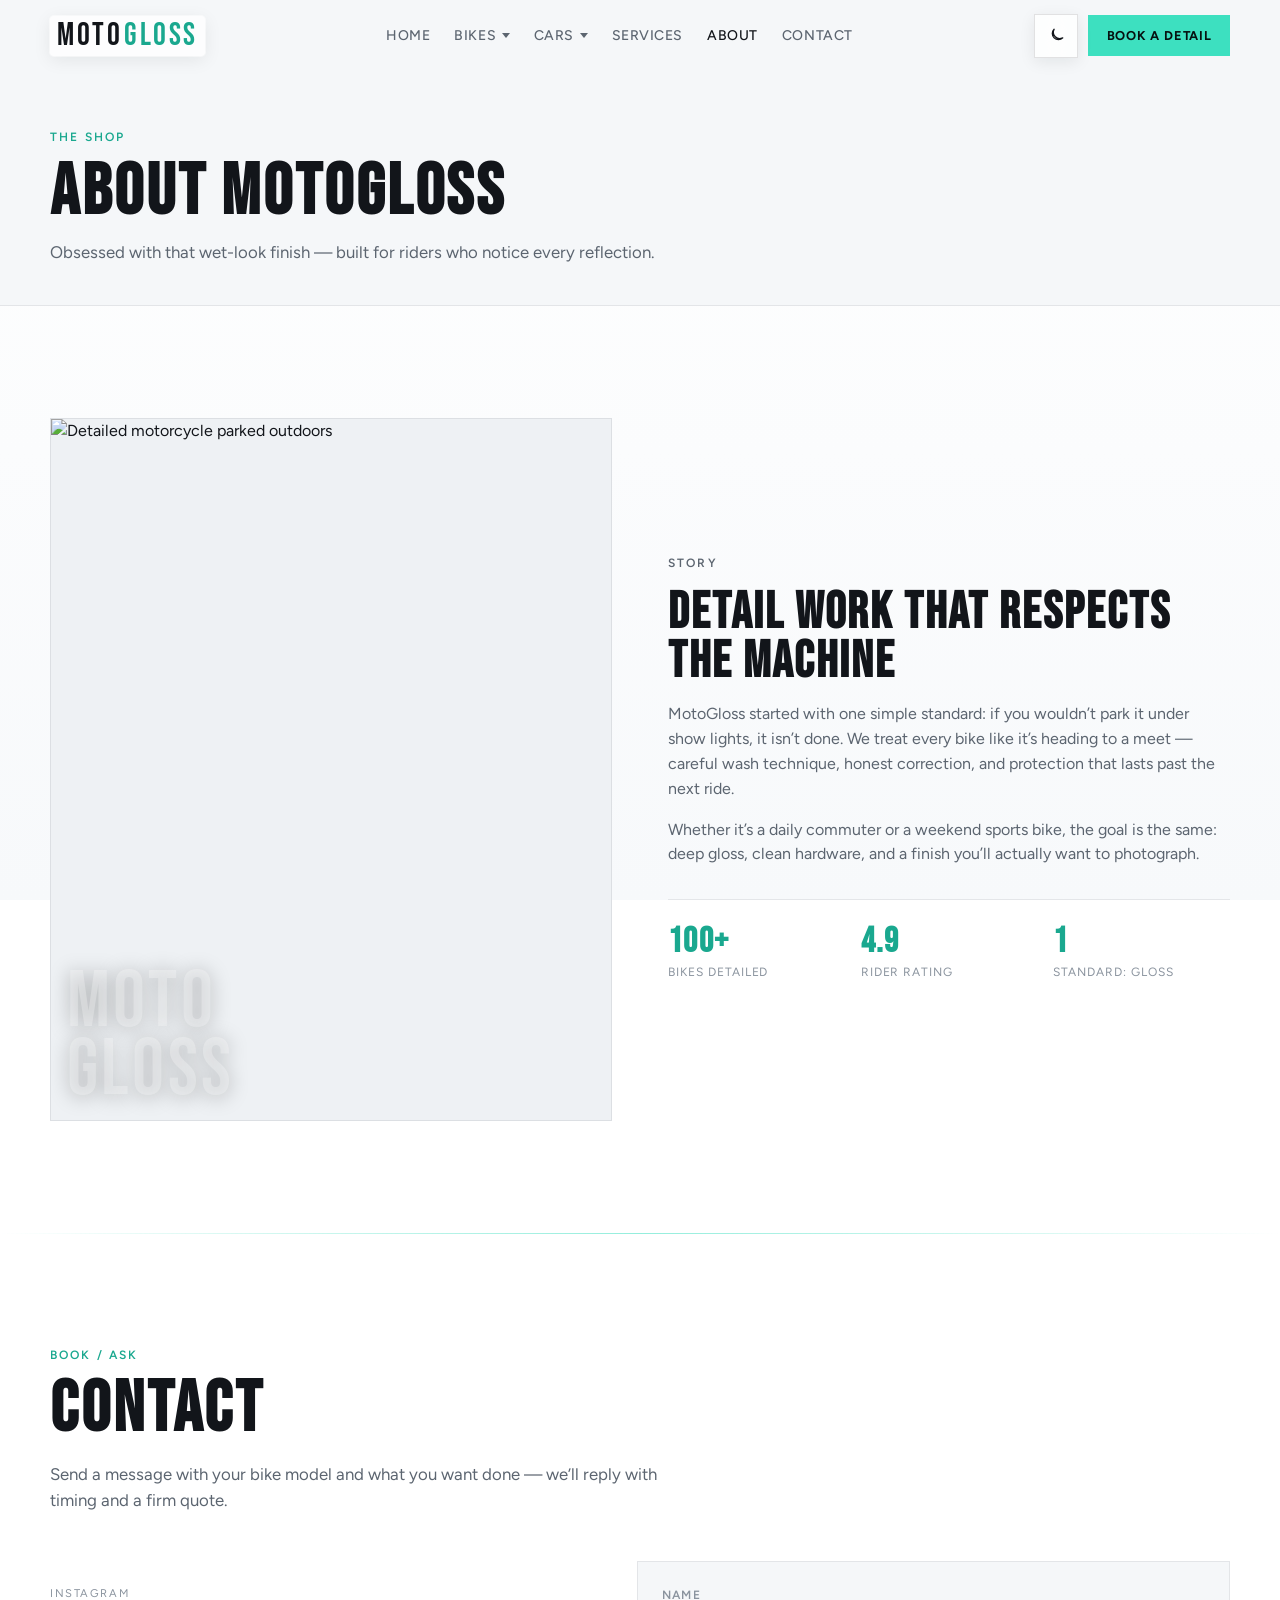
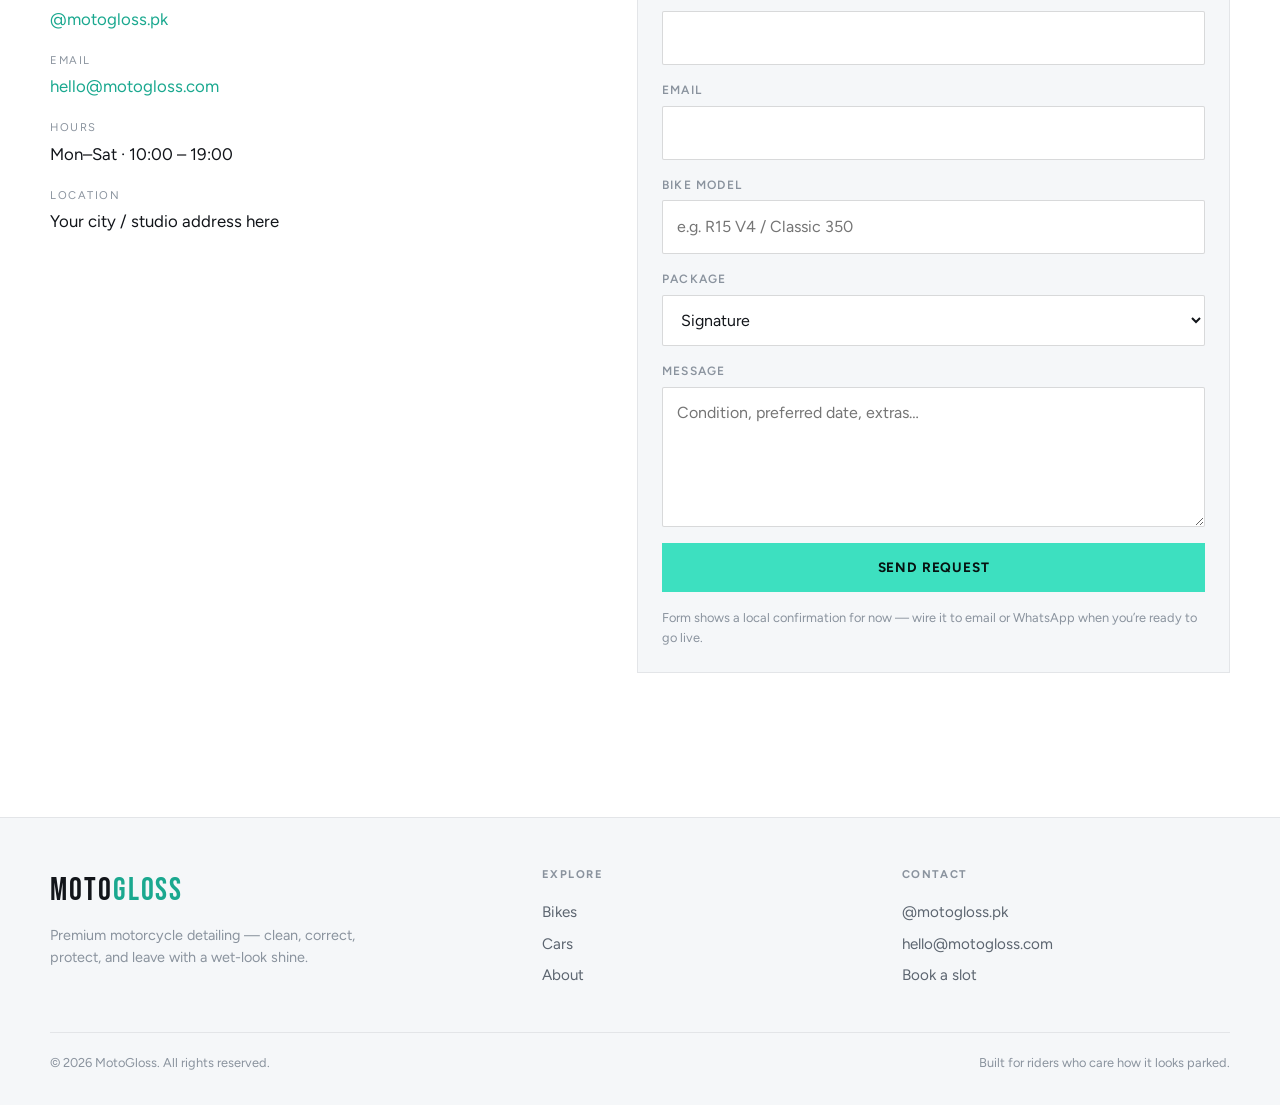
==== about.html @ 6f6ff915 "Add MotoGloss multi-page detailing site. Ship home, bikes/cars pages with pricing, dark mode, and re" ====
<!DOCTYPE html>
<html lang="en">
  <head>
    <meta charset="UTF-8" />
    <meta name="viewport" content="width=device-width, initial-scale=1" />
    <title>About &amp; Contact — MotoGloss</title>
    <meta
      name="description"
      content="About MotoGloss motorcycle detailing and how to get in touch for a booking."
    />
    <link rel="preconnect" href="https://fonts.googleapis.com" />
    <link rel="preconnect" href="https://fonts.gstatic.com" crossorigin />
    <link
      href="https://fonts.googleapis.com/css2?family=Bebas+Neue&family=Figtree:wght@400;500;600;700&display=swap"
      rel="stylesheet"
    />
    <script>
      (function () {
        try {
          var t = localStorage.getItem("mg-theme");
          if (t !== "light" && t !== "dark") {
            t = window.matchMedia("(prefers-color-scheme: dark)").matches
              ? "dark"
              : "light";
          }
          document.documentElement.setAttribute("data-theme", t);
        } catch (e) {}
      })();
    </script>
    <link rel="stylesheet" href="css/styles.css" />
  </head>
  <body>
    <div class="site-wrap">
      <header class="site-header">
        <div class="nav-inner">
          <a class="logo" href="index.html">MOTO<span>GLOSS</span></a>
          <nav class="nav-links" aria-label="Primary">
            <a href="index.html">Home</a>
            <div class="nav-item">
              <button type="button" class="nav-drop-btn" aria-expanded="false" aria-haspopup="true">Bikes</button>
              <div class="nav-dropdown">
                <a href="bikes.html">Bike detailing</a>
                <a href="bikes.html#plans">Plans &amp; pricing</a>
                <a href="bikes.html#offers">Offers</a>
              </div>
            </div>
            <div class="nav-item">
              <button type="button" class="nav-drop-btn" aria-expanded="false" aria-haspopup="true">Cars</button>
              <div class="nav-dropdown">
                <a href="cars.html">Car detailing</a>
                <a href="cars.html#plans">Plans &amp; pricing</a>
                <a href="cars.html#offers">Offers</a>
              </div>
            </div>
            <a href="services.html">Services</a>
            <a href="about.html" aria-current="page">About</a>
            <a href="#contact">Contact</a>
          </nav>
          <div class="nav-actions">
            <button class="theme-toggle" type="button" aria-label="Switch theme">
              <svg class="icon-moon" viewBox="0 0 24 24" aria-hidden="true">
                <path d="M21 14.5A8.5 8.5 0 0 1 9.5 3 7 7 0 1 0 21 14.5z" />
              </svg>
              <svg class="icon-sun" viewBox="0 0 24 24" aria-hidden="true">
                <circle cx="12" cy="12" r="4" />
                <path d="M12 2v2M12 20v2M4.9 4.9l1.4 1.4M17.7 17.7l1.4 1.4M2 12h2M20 12h2M4.9 19.1l1.4-1.4M17.7 6.3l1.4-1.4" />
              </svg>
            </button>
            <a class="nav-cta" href="#contact">Book a detail</a>
            <button
              class="menu-toggle"
              type="button"
              aria-label="Open menu"
              aria-expanded="false"
            >
              <span></span>
            </button>
          </div>
        </div>
      </header>

      <nav class="mobile-nav" aria-label="Mobile">
        <a href="index.html">Home</a>
        <details>
          <summary>Bikes</summary>
          <div class="mobile-sub">
            <a href="bikes.html">Bike detailing</a>
            <a href="bikes.html#plans">Plans &amp; pricing</a>
            <a href="bikes.html#offers">Offers</a>
          </div>
        </details>
        <details>
          <summary>Cars</summary>
          <div class="mobile-sub">
            <a href="cars.html">Car detailing</a>
            <a href="cars.html#plans">Plans &amp; pricing</a>
            <a href="cars.html#offers">Offers</a>
          </div>
        </details>
        <a href="services.html">Services</a>
        <a href="about.html" aria-current="page">About</a>
        <a href="#contact">Contact</a>
      </nav>

      <main>
        <header class="page-hero">
          <div class="container reveal">
            <p class="section-label">The shop</p>
            <h1 class="section-title">About MotoGloss</h1>
            <p class="section-lead">
              Obsessed with that wet-look finish — built for riders who notice
              every reflection.
            </p>
          </div>
        </header>

        <section class="section">
          <div class="container about-grid">
            <div class="about-visual reveal">
              <img
                src="https://images.unsplash.com/photo-1609630875171-b1321377ee65?auto=format&fit=crop&w=1000&q=80"
                alt="Detailed motorcycle parked outdoors"
                width="1000"
                height="1250"
                loading="lazy"
              />
            </div>
            <div class="about-copy reveal">
              <p class="section-label">Story</p>
              <h2 class="section-title" style="font-size: clamp(2.2rem, 5vw, 3.2rem)">
                Detail work that respects the machine
              </h2>
              <p>
                MotoGloss started with one simple standard: if you wouldn’t park
                it under show lights, it isn’t done. We treat every bike like it’s
                heading to a meet — careful wash technique, honest correction, and
                protection that lasts past the next ride.
              </p>
              <p>
                Whether it’s a daily commuter or a weekend sports bike, the goal
                is the same: deep gloss, clean hardware, and a finish you’ll
                actually want to photograph.
              </p>
              <div class="stat-row">
                <div class="stat">
                  <strong>100+</strong>
                  <span>Bikes detailed</span>
                </div>
                <div class="stat">
                  <strong>4.9</strong>
                  <span>Rider rating</span>
                </div>
                <div class="stat">
                  <strong>1</strong>
                  <span>Standard: gloss</span>
                </div>
              </div>
            </div>
          </div>
        </section>

        <hr class="divider-glow" />

        <section class="section" id="contact">
          <div class="container">
            <div class="section-head reveal">
              <p class="section-label">Book / ask</p>
              <h2 class="section-title">Contact</h2>
              <p class="section-lead">
                Send a message with your bike model and what you want done —
                we’ll reply with timing and a firm quote.
              </p>
            </div>

            <div class="contact-grid">
              <aside class="contact-info reveal">
                <dl>
                  <div>
                    <dt>Instagram</dt>
                    <dd>
                      <a
                        href="https://instagram.com/motogloss.pk"
                        target="_blank"
                        rel="noopener noreferrer"
                        >@motogloss.pk</a
                      >
                    </dd>
                  </div>
                  <div>
                    <dt>Email</dt>
                    <dd>
                      <a href="mailto:hello@motogloss.com">hello@motogloss.com</a>
                    </dd>
                  </div>
                  <div>
                    <dt>Hours</dt>
                    <dd>Mon–Sat · 10:00 – 19:00</dd>
                  </div>
                  <div>
                    <dt>Location</dt>
                    <dd>Your city / studio address here</dd>
                  </div>
                </dl>
              </aside>

              <form class="contact-form reveal" novalidate>
                <div class="field">
                  <label for="name">Name</label>
                  <input id="name" name="name" type="text" autocomplete="name" required />
                </div>
                <div class="field">
                  <label for="email">Email</label>
                  <input id="email" name="email" type="email" autocomplete="email" required />
                </div>
                <div class="field">
                  <label for="bike">Bike model</label>
                  <input id="bike" name="bike" type="text" placeholder="e.g. R15 V4 / Classic 350" />
                </div>
                <div class="field">
                  <label for="package">Package</label>
                  <select id="package" name="package">
                    <option value="essential">Essential</option>
                    <option value="signature" selected>Signature</option>
                    <option value="showroom">Showroom</option>
                    <option value="custom">Custom / not sure</option>
                  </select>
                </div>
                <div class="field">
                  <label for="message">Message</label>
                  <textarea
                    id="message"
                    name="message"
                    placeholder="Condition, preferred date, extras…"
                  ></textarea>
                </div>
                <button class="btn btn-primary" type="submit">Send request</button>
                <p class="form-note">
                  Form shows a local confirmation for now — wire it to email or
                  WhatsApp when you’re ready to go live.
                </p>
                <p class="form-success" role="status">
                  Thanks — your request is ready. Reach out on Instagram or email
                  to confirm the slot.
                </p>
              </form>
            </div>
          </div>
        </section>
      </main>

      <footer class="site-footer">
        <div class="container footer-grid">
          <div>
            <p class="footer-brand">MOTO<span>GLOSS</span></p>
            <p class="footer-copy">
              Premium motorcycle detailing — clean, correct, protect, and leave
              with a wet-look shine.
            </p>
          </div>
          <div class="footer-col">
            <h4>Explore</h4>
            <a href="bikes.html">Bikes</a>
            <a href="cars.html">Cars</a>
            <a href="about.html">About</a>
          </div>
          <div class="footer-col">
            <h4>Contact</h4>
            <a href="https://instagram.com/motogloss.pk" target="_blank" rel="noopener noreferrer">@motogloss.pk</a>
            <a href="mailto:hello@motogloss.com">hello@motogloss.com</a>
            <a href="#contact">Book a slot</a>
          </div>
        </div>
        <div class="container footer-bottom">
          <span>© <span id="y"></span> MotoGloss. All rights reserved.</span>
          <span>Built for riders who care how it looks parked.</span>
        </div>
      </footer>
    </div>
    <script>
      document.getElementById("y").textContent = new Date().getFullYear();
    </script>
    <script src="js/main.js"></script>
  </body>
</html>
---- css/styles.css ----
/* MotoGloss — light / dark, teal accent */
:root {
  --bg: #ffffff;
  --bg-soft: #f5f7f9;
  --bg-elevated: #ffffff;
  --bg-panel: #eef1f4;
  --ink: #12151a;
  --ink-muted: #5c6570;
  --ink-dim: #8a939e;
  --line: rgba(18, 21, 26, 0.08);
  --line-strong: rgba(18, 21, 26, 0.16);
  --accent: #3de0c0;
  --accent-deep: #1aa88f;
  --accent-glow: rgba(61, 224, 192, 0.35);
  --chrome: #9aa6b4;
  --on-accent: #061210;
  --header-scrolled-bg: rgba(255, 255, 255, 0.55);
  --header-shadow: 0 8px 28px rgba(18, 21, 26, 0.04);
  --mobile-nav-bg: rgba(255, 255, 255, 0.98);
  --ghost-btn-bg: rgba(255, 255, 255, 0.65);
  --card-shadow: 0 16px 40px rgba(18, 21, 26, 0.06);
  --input-bg: #ffffff;
  --play-bg: rgba(255, 255, 255, 0.82);
  --play-border: rgba(255, 255, 255, 0.45);
  --connect-veil: linear-gradient(135deg, rgba(255, 255, 255, 0.2), rgba(255, 255, 255, 0.82));
  --connect-veil-mail: linear-gradient(135deg, rgba(255, 255, 255, 0.25), rgba(255, 255, 255, 0.85));
  --hero-veil: linear-gradient(
    90deg,
    rgba(255, 255, 255, 0.96) 0%,
    rgba(255, 255, 255, 0.9) 28%,
    rgba(255, 255, 255, 0.55) 42%,
    rgba(255, 255, 255, 0.12) 50%,
    transparent 58%
  );
  --hero-fade-bottom: linear-gradient(180deg, transparent 70%, rgba(255, 255, 255, 0.55) 100%);
  --body-wash: radial-gradient(ellipse 70% 45% at 85% 0%, rgba(61, 224, 192, 0.1), transparent 55%),
    linear-gradient(180deg, #ffffff 0%, #f7f9fb 100%);
  --caption-fade: linear-gradient(transparent, rgba(18, 21, 26, 0.82));
  --radius: 2px;
  --nav-h: 72px;
  --max: 1180px;
  --font-display: "Bebas Neue", "Arial Narrow", Impact, sans-serif;
  --font-body: "Figtree", "Segoe UI", sans-serif;
  --ease: cubic-bezier(0.22, 1, 0.36, 1);
  color-scheme: light;
}

[data-theme="dark"] {
  --bg: #0b0d10;
  --bg-soft: #12151a;
  --bg-elevated: #161a21;
  --bg-panel: #1a1f27;
  --ink: #f2f4f7;
  --ink-muted: #9aa3b2;
  --ink-dim: #6b7380;
  --line: rgba(255, 255, 255, 0.08);
  --line-strong: rgba(255, 255, 255, 0.16);
  --accent: #3de0c0;
  --accent-deep: #3de0c0;
  --accent-glow: rgba(61, 224, 192, 0.28);
  --chrome: #c8d0dc;
  --on-accent: #061210;
  --header-scrolled-bg: rgba(11, 13, 16, 0.62);
  --header-shadow: 0 8px 28px rgba(0, 0, 0, 0.35);
  --mobile-nav-bg: rgba(11, 13, 16, 0.98);
  --ghost-btn-bg: rgba(22, 26, 33, 0.7);
  --card-shadow: 0 16px 40px rgba(0, 0, 0, 0.35);
  --input-bg: #0b0d10;
  --play-bg: rgba(11, 13, 16, 0.72);
  --play-border: rgba(255, 255, 255, 0.35);
  --connect-veil: linear-gradient(135deg, rgba(11, 13, 16, 0.35), rgba(11, 13, 16, 0.85));
  --connect-veil-mail: linear-gradient(135deg, rgba(11, 13, 16, 0.4), rgba(11, 13, 16, 0.88));
  --hero-veil: linear-gradient(
    90deg,
    rgba(11, 13, 16, 0.96) 0%,
    rgba(11, 13, 16, 0.88) 28%,
    rgba(11, 13, 16, 0.5) 42%,
    rgba(11, 13, 16, 0.12) 50%,
    transparent 58%
  );
  --hero-fade-bottom: linear-gradient(180deg, transparent 70%, rgba(11, 13, 16, 0.75) 100%);
  --body-wash: radial-gradient(ellipse 70% 45% at 85% 0%, rgba(61, 224, 192, 0.08), transparent 55%),
    linear-gradient(180deg, #0b0d10 0%, #10141a 100%);
  --caption-fade: linear-gradient(transparent, rgba(0, 0, 0, 0.85));
  color-scheme: dark;
}

*,
*::before,
*::after {
  box-sizing: border-box;
  margin: 0;
  padding: 0;
}

html {
  scroll-behavior: smooth;
  scroll-padding-top: calc(var(--nav-h) + 0.75rem);
}

@media (prefers-reduced-motion: reduce) {
  html {
    scroll-behavior: auto;
  }
}

body {
  font-family: var(--font-body);
  background: var(--bg);
  color: var(--ink);
  line-height: 1.55;
  min-height: 100vh;
  overflow-x: hidden;
  -webkit-font-smoothing: antialiased;
  transition: background 0.3s var(--ease), color 0.3s var(--ease);
}

body::before {
  content: "";
  position: fixed;
  inset: 0;
  pointer-events: none;
  z-index: 0;
  background: var(--body-wash);
}

img,
video {
  display: block;
  max-width: 100%;
  height: auto;
}

a {
  color: inherit;
  text-decoration: none;
}

ul {
  list-style: none;
}

button {
  font: inherit;
  border: none;
  background: none;
  cursor: pointer;
  color: inherit;
}

.sr-only {
  position: absolute;
  width: 1px;
  height: 1px;
  padding: 0;
  margin: -1px;
  overflow: hidden;
  clip: rect(0, 0, 0, 0);
  white-space: nowrap;
  border: 0;
}

.site-wrap {
  position: relative;
  z-index: 1;
}

/* ——— Nav ——— */
.site-header {
  position: fixed;
  top: 0;
  left: 0;
  right: 0;
  z-index: 100;
  height: var(--nav-h);
  display: flex;
  align-items: center;
  background: transparent;
  backdrop-filter: none;
  -webkit-backdrop-filter: none;
  border-bottom: 1px solid transparent;
  transition:
    background 0.35s var(--ease),
    backdrop-filter 0.35s var(--ease),
    border-color 0.35s var(--ease),
    box-shadow 0.35s var(--ease);
}

.site-header.is-scrolled {
  background: var(--header-scrolled-bg);
  backdrop-filter: blur(16px) saturate(1.2);
  -webkit-backdrop-filter: blur(16px) saturate(1.2);
  border-bottom-color: var(--line);
  box-shadow: var(--header-shadow);
}

.nav-inner {
  width: min(100% - 2rem, var(--max));
  margin-inline: auto;
  display: flex;
  align-items: center;
  justify-content: space-between;
  gap: 1rem;
}

.logo {
  font-family: var(--font-display);
  font-size: clamp(1.6rem, 3vw, 2rem);
  letter-spacing: 0.08em;
  line-height: 1;
  display: inline-flex;
  align-items: baseline;
  gap: 0.05em;
  padding: 0.25rem 0.45rem;
  border-radius: 4px;
  background: rgba(255, 255, 255, 0.78);
  box-shadow: 0 0 0 1px rgba(255, 255, 255, 0.5), 0 4px 18px rgba(18, 21, 26, 0.08);
  text-shadow: none;
}

.logo span {
  color: var(--accent-deep);
}

[data-theme="dark"] .logo {
  background: rgba(11, 13, 16, 0.72);
  box-shadow: 0 0 0 1px rgba(255, 255, 255, 0.08), 0 4px 18px rgba(0, 0, 0, 0.35);
}

.site-header.is-scrolled .logo {
  background: transparent;
  box-shadow: none;
  padding-inline: 0;
}

.nav-links {
  display: none;
  align-items: center;
  gap: 1.5rem;
}

.nav-links > a,
.nav-drop-btn {
  font-size: 0.875rem;
  font-weight: 500;
  letter-spacing: 0.04em;
  text-transform: uppercase;
  color: var(--ink-muted);
  transition: color 0.2s;
}

.nav-links > a:hover,
.nav-links > a[aria-current="page"],
.nav-drop-btn:hover,
.nav-item.is-open .nav-drop-btn,
.nav-item.is-active .nav-drop-btn {
  color: var(--ink);
}

.nav-item {
  position: relative;
}

.nav-drop-btn {
  display: inline-flex;
  align-items: center;
  gap: 0.35rem;
  padding: 0.35rem 0;
}

.nav-drop-btn::after {
  content: "";
  width: 0;
  height: 0;
  border-left: 4px solid transparent;
  border-right: 4px solid transparent;
  border-top: 5px solid currentColor;
  transition: transform 0.2s var(--ease);
}

.nav-item.is-open .nav-drop-btn::after {
  transform: rotate(180deg);
}

.nav-dropdown {
  position: absolute;
  top: calc(100% + 0.85rem);
  left: 50%;
  transform: translateX(-50%) translateY(6px);
  min-width: 200px;
  padding: 0.55rem;
  background: var(--bg-elevated);
  border: 1px solid var(--line-strong);
  box-shadow: var(--card-shadow);
  opacity: 0;
  visibility: hidden;
  pointer-events: none;
  transition: opacity 0.2s var(--ease), transform 0.2s var(--ease), visibility 0.2s;
  z-index: 120;
}

.nav-item.is-open .nav-dropdown,
.nav-item:hover .nav-dropdown {
  opacity: 1;
  visibility: visible;
  pointer-events: auto;
  transform: translateX(-50%) translateY(0);
}

.nav-dropdown a {
  display: block;
  padding: 0.65rem 0.75rem;
  font-size: 0.8rem;
  font-weight: 500;
  letter-spacing: 0.04em;
  text-transform: uppercase;
  color: var(--ink-muted);
  transition: color 0.2s, background 0.2s;
}

.nav-dropdown a:hover,
.nav-dropdown a[aria-current="page"] {
  color: var(--ink);
  background: var(--bg-soft);
}

.nav-actions {
  display: flex;
  align-items: center;
  gap: 0.65rem;
}

.theme-toggle {
  width: 44px;
  height: 44px;
  display: grid;
  place-items: center;
  border: 1px solid rgba(18, 21, 26, 0.12);
  background: rgba(255, 255, 255, 0.82);
  backdrop-filter: blur(10px);
  -webkit-backdrop-filter: blur(10px);
  box-shadow: 0 4px 16px rgba(18, 21, 26, 0.08);
  transition: border-color 0.2s, background 0.2s, box-shadow 0.2s;
}

[data-theme="dark"] .theme-toggle {
  background: rgba(11, 13, 16, 0.78);
  border-color: rgba(255, 255, 255, 0.14);
  box-shadow: 0 4px 16px rgba(0, 0, 0, 0.35);
}

.site-header.is-scrolled .theme-toggle,
.site-header.is-scrolled .menu-toggle {
  background: transparent;
  backdrop-filter: none;
  -webkit-backdrop-filter: none;
  box-shadow: none;
  border-color: var(--line-strong);
}

.theme-toggle:hover {
  border-color: var(--accent-deep);
}

.theme-toggle:focus-visible {
  outline: 2px solid var(--accent-deep);
  outline-offset: 3px;
}

.theme-toggle svg {
  width: 18px;
  height: 18px;
  fill: none;
  stroke: var(--ink);
  stroke-width: 1.8;
  stroke-linecap: round;
  stroke-linejoin: round;
}

.theme-toggle .icon-sun {
  display: none;
}

[data-theme="dark"] .theme-toggle .icon-sun {
  display: block;
}

[data-theme="dark"] .theme-toggle .icon-moon {
  display: none;
}

.nav-cta {
  display: none;
  padding: 0.65rem 1.15rem;
  background: var(--accent);
  color: var(--on-accent);
  font-weight: 700;
  font-size: 0.8rem;
  letter-spacing: 0.06em;
  text-transform: uppercase;
  transition: transform 0.2s var(--ease), box-shadow 0.2s;
}

.nav-cta:hover {
  transform: translateY(-1px);
  box-shadow: 0 8px 24px var(--accent-glow);
}

.menu-toggle {
  width: 44px;
  height: 44px;
  display: grid;
  place-items: center;
  border: 1px solid rgba(18, 21, 26, 0.12);
  background: rgba(255, 255, 255, 0.82);
  backdrop-filter: blur(10px);
  -webkit-backdrop-filter: blur(10px);
  box-shadow: 0 4px 16px rgba(18, 21, 26, 0.08);
}

[data-theme="dark"] .menu-toggle {
  background: rgba(11, 13, 16, 0.78);
  border-color: rgba(255, 255, 255, 0.14);
  box-shadow: 0 4px 16px rgba(0, 0, 0, 0.35);
}

.menu-toggle span {
  display: block;
  width: 18px;
  height: 2px;
  background: var(--ink);
  position: relative;
}

.menu-toggle span::before,
.menu-toggle span::after {
  content: "";
  position: absolute;
  left: 0;
  width: 18px;
  height: 2px;
  background: var(--ink);
}

.menu-toggle span::before {
  top: -6px;
}

.menu-toggle span::after {
  top: 6px;
}

.mobile-nav {
  position: fixed;
  inset: var(--nav-h) 0 0 0;
  background: var(--mobile-nav-bg);
  z-index: 99;
  padding: 2rem;
  display: none;
  flex-direction: column;
  gap: 1.25rem;
}

.mobile-nav.is-open {
  display: flex;
}

.mobile-nav a,
.mobile-nav summary {
  font-family: var(--font-display);
  font-size: 2.4rem;
  letter-spacing: 0.06em;
  color: var(--ink-muted);
  cursor: pointer;
  list-style: none;
}

.mobile-nav summary::-webkit-details-marker {
  display: none;
}

.mobile-nav a[aria-current="page"],
.mobile-nav a:hover,
.mobile-nav summary:hover {
  color: var(--accent-deep);
}

.mobile-nav details {
  display: grid;
  gap: 0.35rem;
}

.mobile-nav .mobile-sub {
  display: grid;
  gap: 0.35rem;
  padding: 0.35rem 0 0.75rem 0.75rem;
}

.mobile-nav .mobile-sub a {
  font-family: var(--font-body);
  font-size: 1rem;
  font-weight: 600;
  letter-spacing: 0.04em;
  text-transform: uppercase;
}

@media (min-width: 900px) {
  .nav-links,
  .nav-cta {
    display: flex;
  }

  .menu-toggle {
    display: none;
  }
}

/* ——— Shared layout ——— */
.container {
  width: min(100% - 2rem, var(--max));
  margin-inline: auto;
}

.section {
  padding: clamp(4rem, 10vw, 7rem) 0;
}

.section-label {
  font-size: 0.75rem;
  font-weight: 600;
  letter-spacing: 0.18em;
  text-transform: uppercase;
  color: var(--accent-deep);
  margin-bottom: 0.75rem;
}

.section-title {
  font-family: var(--font-display);
  font-size: clamp(2.6rem, 7vw, 4.5rem);
  letter-spacing: 0.04em;
  line-height: 0.95;
  margin-bottom: 1rem;
}

.section-lead {
  color: var(--ink-muted);
  max-width: 38rem;
  font-size: 1.05rem;
}

.section-head {
  margin-bottom: clamp(2rem, 5vw, 3rem);
}

/* ——— Buttons ——— */
.btn {
  display: inline-flex;
  align-items: center;
  justify-content: center;
  gap: 0.5rem;
  padding: 0.9rem 1.4rem;
  font-weight: 700;
  font-size: 0.85rem;
  letter-spacing: 0.06em;
  text-transform: uppercase;
  transition: transform 0.2s var(--ease), background 0.2s, color 0.2s, border-color 0.2s, box-shadow 0.2s;
}

.btn:focus-visible,
.nav-links a:focus-visible,
.menu-toggle:focus-visible {
  outline: 2px solid var(--accent-deep);
  outline-offset: 3px;
}

.btn-primary {
  background: var(--accent);
  color: var(--on-accent);
}

.btn-primary:hover {
  transform: translateY(-2px);
  box-shadow: 0 10px 28px var(--accent-glow);
}

.btn-ghost {
  border: 1px solid var(--line-strong);
  color: var(--ink);
  background: var(--ghost-btn-bg);
}

.btn-ghost:hover {
  border-color: var(--accent-deep);
  color: var(--accent-deep);
}

.btn-row {
  display: flex;
  flex-wrap: wrap;
  gap: 0.75rem;
}

/* ——— Hero (new) ——— */
.hero {
  position: relative;
  min-height: 100vh;
  min-height: 100dvh;
  display: grid;
  align-items: stretch;
  padding-top: var(--nav-h);
  overflow: hidden;
}

.hero-media {
  position: absolute;
  inset: 0;
  z-index: 0;
  background:
    url("https://images.pexels.com/photos/14690346/pexels-photo-14690346.jpeg?auto=compress&cs=tinysrgb&w=2000")
      right 35% / cover no-repeat,
    var(--bg-soft);
}

.hero-media::after {
  content: "";
  position: absolute;
  inset: 0;
  background: var(--hero-veil), var(--hero-fade-bottom);
}

.hero-shine {
  position: absolute;
  inset: 0;
  z-index: 1;
  pointer-events: none;
  background: linear-gradient(
    115deg,
    transparent 30%,
    rgba(61, 224, 192, 0.18) 48%,
    transparent 62%
  );
  transform: translateX(-120%);
  animation: shine-sweep 5.5s var(--ease) 0.6s infinite;
}

@keyframes shine-sweep {
  0%,
  55% {
    transform: translateX(-120%);
  }
  80%,
  100% {
    transform: translateX(120%);
  }
}

.hero-inner {
  position: relative;
  z-index: 2;
  width: min(100% - 2rem, var(--max));
  margin: 0 auto;
  display: grid;
  align-content: end;
  gap: 2rem;
  padding: 3rem 0 4rem;
  min-height: calc(100vh - var(--nav-h));
  min-height: calc(100dvh - var(--nav-h));
}

.hero-copy {
  max-width: 34rem;
  animation: rise 0.85s var(--ease) both;
}

.hero-kicker {
  display: inline-flex;
  align-items: center;
  gap: 0.65rem;
  font-size: 0.75rem;
  font-weight: 600;
  letter-spacing: 0.16em;
  text-transform: uppercase;
  color: var(--accent-deep);
  margin-bottom: 1rem;
}

.hero-kicker::before {
  content: "";
  width: 28px;
  height: 2px;
  background: var(--accent);
}

.hero-brand {
  font-family: var(--font-display);
  font-size: clamp(4.8rem, 17vw, 9.5rem);
  letter-spacing: 0.04em;
  line-height: 0.82;
  margin-bottom: 1.15rem;
  color: var(--ink);
}

.hero-brand span {
  color: var(--accent-deep);
  position: relative;
}

.hero-brand span::after {
  content: "";
  position: absolute;
  left: 0;
  right: 0;
  bottom: 0.08em;
  height: 0.12em;
  background: linear-gradient(90deg, transparent, var(--accent), transparent);
  opacity: 0.7;
  animation: gloss-line 3.2s ease-in-out infinite;
}

@keyframes gloss-line {
  0%,
  100% {
    opacity: 0.25;
    transform: scaleX(0.65);
  }
  50% {
    opacity: 0.9;
    transform: scaleX(1);
  }
}

.hero-tag {
  font-size: clamp(1.05rem, 2.2vw, 1.2rem);
  color: var(--ink-muted);
  margin-bottom: 1.75rem;
  max-width: 26rem;
  line-height: 1.5;
}

@keyframes rise {
  from {
    opacity: 0;
    transform: translateY(24px);
  }
  to {
    opacity: 1;
    transform: translateY(0);
  }
}

@media (min-width: 900px) {
  .hero-inner {
    align-content: center;
    padding-bottom: 5rem;
  }
}

/* ——— Reveal ——— */
.reveal {
  opacity: 0;
  transform: translateY(24px);
  transition: opacity 0.7s var(--ease), transform 0.7s var(--ease);
}

.reveal.is-in {
  opacity: 1;
  transform: none;
}

/* ——— Video grid ——— */
.video-grid {
  display: grid;
  gap: 1.25rem;
}

@media (min-width: 720px) {
  .video-grid {
    grid-template-columns: 1.4fr 1fr;
    grid-template-rows: 1fr 1fr;
  }

  .video-card:first-child {
    grid-row: 1 / -1;
  }
}

.video-card {
  position: relative;
  aspect-ratio: 16 / 10;
  background: var(--bg-panel);
  border: 1px solid var(--line);
  overflow: hidden;
}

.video-card:first-child {
  aspect-ratio: 9 / 14;
}

@media (min-width: 720px) {
  .video-card:first-child {
    aspect-ratio: auto;
    min-height: 100%;
  }
}

.video-card video,
.video-card .video-placeholder {
  width: 100%;
  height: 100%;
  object-fit: cover;
}

.video-placeholder {
  position: relative;
  display: grid;
  place-items: center;
  background: var(--bg-panel) center / cover no-repeat;
  color: #fff;
  text-align: center;
  padding: 1.5rem;
}

.video-placeholder::before {
  content: "";
  position: absolute;
  inset: 0;
  background: linear-gradient(160deg, rgba(18, 21, 26, 0.25), rgba(18, 21, 26, 0.55));
}

.video-placeholder > div {
  position: relative;
  z-index: 1;
}

.video-placeholder strong {
  display: block;
  font-family: var(--font-display);
  font-size: 1.8rem;
  letter-spacing: 0.08em;
  color: #fff;
  margin-bottom: 0.35rem;
}

.video-meta {
  position: absolute;
  left: 0;
  right: 0;
  bottom: 0;
  z-index: 2;
  padding: 1rem 1.1rem;
  background: linear-gradient(transparent, rgba(18, 21, 26, 0.72));
  color: #fff;
  font-size: 0.85rem;
  font-weight: 600;
  letter-spacing: 0.04em;
  text-transform: uppercase;
}

.play-hint {
  position: absolute;
  top: 50%;
  left: 50%;
  z-index: 2;
  transform: translate(-50%, -50%);
  width: 56px;
  height: 56px;
  border-radius: 50%;
  border: 1px solid var(--play-border);
  background: var(--play-bg);
  display: grid;
  place-items: center;
  pointer-events: none;
  transition: transform 0.25s var(--ease), border-color 0.25s;
}

.play-hint::after {
  content: "";
  width: 0;
  height: 0;
  border-style: solid;
  border-width: 8px 0 8px 14px;
  border-color: transparent transparent transparent var(--ink);
  margin-left: 3px;
}

.video-card:hover .play-hint {
  transform: translate(-50%, -50%) scale(1.08);
  border-color: var(--accent-deep);
}

/* ——— Bike gallery ——— */
.bike-grid {
  display: grid;
  grid-template-columns: repeat(2, 1fr);
  gap: 0.75rem;
}

@media (min-width: 720px) {
  .bike-grid {
    grid-template-columns: repeat(3, 1fr);
    gap: 1rem;
  }
}

.bike-tile {
  position: relative;
  aspect-ratio: 4 / 5;
  overflow: hidden;
  background: var(--bg-panel);
  border: 1px solid var(--line);
}

.bike-tile img {
  width: 100%;
  height: 100%;
  object-fit: cover;
  transition: transform 0.6s var(--ease);
}

.bike-tile:hover img {
  transform: scale(1.05);
}

.bike-caption {
  position: absolute;
  inset: auto 0 0 0;
  padding: 1.5rem 1rem 1rem;
  background: var(--caption-fade);
  color: #fff;
}

.bike-caption h3 {
  font-family: var(--font-display);
  font-size: 1.45rem;
  letter-spacing: 0.05em;
  line-height: 1;
}

.bike-caption p {
  font-size: 0.8rem;
  color: rgba(255, 255, 255, 0.75);
  margin-top: 0.25rem;
}

/* ——— Connect / social embeds ——— */
.connect-strip {
  display: grid;
  gap: 1rem;
}

@media (min-width: 720px) {
  .connect-strip {
    grid-template-columns: 1fr 1fr;
  }
}

.connect-link {
  position: relative;
  display: block;
  min-height: 220px;
  overflow: hidden;
  border: 1px solid var(--line);
  isolation: isolate;
  background: var(--bg-soft);
}

.connect-link::before {
  content: "";
  position: absolute;
  inset: 0;
  z-index: -1;
  background-size: cover;
  background-position: center;
  transition: transform 0.6s var(--ease);
}

.connect-link.insta::before {
  background-image:
    var(--connect-veil),
    url("https://images.unsplash.com/photo-1611926653458-09294b3142bf?auto=format&fit=crop&w=1200&q=80");
}

.connect-link.mail::before {
  background-image:
    var(--connect-veil-mail),
    url("https://images.unsplash.com/photo-1591637333184-19aa84b3e01f?auto=format&fit=crop&w=1200&q=80");
}

.connect-link:hover::before {
  transform: scale(1.06);
}

.connect-body {
  height: 100%;
  padding: 1.75rem;
  display: flex;
  flex-direction: column;
  justify-content: flex-end;
  gap: 0.35rem;
}

.connect-body .eyebrow {
  font-size: 0.7rem;
  letter-spacing: 0.16em;
  text-transform: uppercase;
  color: var(--accent-deep);
  font-weight: 600;
}

.connect-body strong {
  font-family: var(--font-display);
  font-size: clamp(1.8rem, 4vw, 2.6rem);
  letter-spacing: 0.05em;
}

.connect-body span {
  color: var(--ink-muted);
  font-size: 0.95rem;
}

/* ——— Page hero (inner) ——— */
.page-hero {
  padding: calc(var(--nav-h) + 3.5rem) 0 2.5rem;
  border-bottom: 1px solid var(--line);
  background: var(--bg-soft);
}

.page-hero .section-title {
  margin-bottom: 0.75rem;
}

/* ——— Services ——— */
.service-list {
  display: grid;
  gap: 0;
  border-top: 1px solid var(--line);
}

.service-item {
  display: grid;
  gap: 1rem;
  padding: 1.75rem 0;
  border-bottom: 1px solid var(--line);
  align-items: start;
}

@media (min-width: 768px) {
  .service-item {
    grid-template-columns: 4rem 1fr 1.2fr;
    gap: 2rem;
    padding: 2rem 0;
  }
}

.service-num {
  font-family: var(--font-display);
  font-size: 2rem;
  color: var(--accent-deep);
  letter-spacing: 0.04em;
  line-height: 1;
}

.service-item h3 {
  font-family: var(--font-display);
  font-size: clamp(1.6rem, 3vw, 2.1rem);
  letter-spacing: 0.04em;
  margin-bottom: 0.4rem;
}

.service-item .blurb {
  color: var(--ink-muted);
  font-size: 0.95rem;
}

.service-item .details {
  color: var(--ink-dim);
  font-size: 0.9rem;
}

.service-item .details li {
  padding: 0.25rem 0;
  padding-left: 1rem;
  position: relative;
}

.service-item .details li::before {
  content: "";
  position: absolute;
  left: 0;
  top: 0.7em;
  width: 6px;
  height: 1px;
  background: var(--accent-deep);
}

/* ——— Pricing ——— */
.pricing-grid {
  display: grid;
  gap: 1rem;
}

@media (min-width: 800px) {
  .pricing-grid {
    grid-template-columns: repeat(3, 1fr);
  }
}

.price-plan {
  background: var(--bg-elevated);
  border: 1px solid var(--line);
  padding: 1.75rem 1.5rem 2rem;
  display: flex;
  flex-direction: column;
  gap: 1rem;
  position: relative;
  transition: border-color 0.25s, transform 0.25s var(--ease), box-shadow 0.25s;
}

.price-plan:hover {
  border-color: var(--line-strong);
  transform: translateY(-3px);
  box-shadow: var(--card-shadow);
}

.price-plan.featured {
  border-color: var(--accent-deep);
  background:
    linear-gradient(180deg, rgba(61, 224, 192, 0.12), transparent 42%),
    var(--bg-elevated);
}

.price-plan .badge {
  position: absolute;
  top: 1rem;
  right: 1rem;
  font-size: 0.65rem;
  font-weight: 700;
  letter-spacing: 0.12em;
  text-transform: uppercase;
  color: var(--on-accent);
  background: var(--accent);
  padding: 0.3rem 0.55rem;
}

.price-plan h3 {
  font-family: var(--font-display);
  font-size: 1.9rem;
  letter-spacing: 0.05em;
}

.price-plan .price {
  font-family: var(--font-display);
  font-size: 3.2rem;
  letter-spacing: 0.03em;
  line-height: 1;
}

.price-plan .price small {
  font-size: 1rem;
  color: var(--ink-muted);
  letter-spacing: 0.04em;
  font-family: var(--font-body);
  font-weight: 500;
}

.price-plan .desc {
  color: var(--ink-muted);
  font-size: 0.92rem;
}

.price-plan ul {
  flex: 1;
}

.price-plan li {
  padding: 0.45rem 0;
  border-top: 1px solid var(--line);
  font-size: 0.9rem;
  color: var(--ink-muted);
}

.price-plan li::before {
  content: "✓ ";
  color: var(--accent-deep);
  font-weight: 700;
}

.offers {
  margin-top: 3rem;
  display: grid;
  gap: 1rem;
}

@media (min-width: 720px) {
  .offers {
    grid-template-columns: 1fr 1fr;
  }
}

.offer {
  border: 1px dashed rgba(26, 168, 143, 0.45);
  padding: 1.5rem;
  background: rgba(61, 224, 192, 0.06);
}

.offer h4 {
  font-family: var(--font-display);
  font-size: 1.6rem;
  letter-spacing: 0.05em;
  margin-bottom: 0.4rem;
}

.offer p {
  color: var(--ink-muted);
  font-size: 0.95rem;
}

.offer .code {
  display: inline-block;
  margin-top: 0.85rem;
  font-family: ui-monospace, monospace;
  font-size: 0.8rem;
  letter-spacing: 0.08em;
  color: var(--accent-deep);
  border: 1px solid rgba(26, 168, 143, 0.35);
  padding: 0.35rem 0.65rem;
  background: var(--input-bg);
}

/* ——— About ——— */
.about-grid {
  display: grid;
  gap: 2.5rem;
}

@media (min-width: 860px) {
  .about-grid {
    grid-template-columns: 1fr 1fr;
    gap: 3.5rem;
    align-items: center;
  }
}

.about-visual {
  aspect-ratio: 4 / 5;
  border: 1px solid var(--line);
  position: relative;
  overflow: hidden;
  background: var(--bg-panel);
}

.about-visual img {
  width: 100%;
  height: 100%;
  object-fit: cover;
}

.about-visual::after {
  content: "MOTO\AGLOSS";
  position: absolute;
  inset: auto 1rem 1rem 1rem;
  font-family: var(--font-display);
  font-size: clamp(3rem, 10vw, 5rem);
  line-height: 0.85;
  letter-spacing: 0.04em;
  color: rgba(255, 255, 255, 0.28);
  white-space: pre-line;
  text-shadow: 0 2px 20px rgba(0, 0, 0, 0.25);
  pointer-events: none;
}

.about-copy p {
  color: var(--ink-muted);
  margin-bottom: 1rem;
}

.stat-row {
  display: grid;
  grid-template-columns: repeat(3, 1fr);
  gap: 1rem;
  margin-top: 2rem;
  padding-top: 1.5rem;
  border-top: 1px solid var(--line);
}

.stat strong {
  display: block;
  font-family: var(--font-display);
  font-size: 2.2rem;
  letter-spacing: 0.04em;
  color: var(--accent-deep);
  line-height: 1;
}

.stat span {
  font-size: 0.75rem;
  letter-spacing: 0.08em;
  text-transform: uppercase;
  color: var(--ink-dim);
}

/* ——— Contact ——— */
.contact-grid {
  display: grid;
  gap: 2rem;
}

@media (min-width: 800px) {
  .contact-grid {
    grid-template-columns: 1fr 1.1fr;
    gap: 3rem;
  }
}

.contact-info a {
  color: var(--accent-deep);
}

.contact-info dl {
  display: grid;
  gap: 1.25rem;
  margin-top: 1.5rem;
}

.contact-info dt {
  font-size: 0.7rem;
  letter-spacing: 0.14em;
  text-transform: uppercase;
  color: var(--ink-dim);
  margin-bottom: 0.25rem;
}

.contact-info dd {
  font-size: 1.05rem;
}

.contact-form {
  display: grid;
  gap: 1rem;
  background: var(--bg-soft);
  border: 1px solid var(--line);
  padding: 1.5rem;
}

.field {
  display: grid;
  gap: 0.4rem;
}

.field label {
  font-size: 0.75rem;
  letter-spacing: 0.1em;
  text-transform: uppercase;
  color: var(--ink-dim);
  font-weight: 600;
}

.field input,
.field select,
.field textarea {
  width: 100%;
  background: var(--input-bg);
  border: 1px solid var(--line-strong);
  color: var(--ink);
  padding: 0.85rem 0.9rem;
  font: inherit;
  border-radius: var(--radius);
  transition: border-color 0.2s;
}

.field input:focus,
.field select:focus,
.field textarea:focus {
  outline: none;
  border-color: var(--accent-deep);
}

.field textarea {
  min-height: 140px;
  resize: vertical;
}

.form-note {
  font-size: 0.8rem;
  color: var(--ink-dim);
}

.form-success {
  display: none;
  padding: 0.85rem 1rem;
  border: 1px solid rgba(26, 168, 143, 0.4);
  color: var(--accent-deep);
  background: rgba(61, 224, 192, 0.1);
  font-size: 0.9rem;
}

.form-success.is-visible {
  display: block;
}

/* ——— Footer ——— */
.site-footer {
  border-top: 1px solid var(--line);
  padding: 3rem 0 2rem;
  margin-top: 2rem;
  background: var(--bg-soft);
}

.footer-grid {
  display: grid;
  gap: 2rem;
}

@media (min-width: 720px) {
  .footer-grid {
    grid-template-columns: 1.4fr 1fr 1fr;
  }
}

.footer-brand {
  font-family: var(--font-display);
  font-size: 2rem;
  letter-spacing: 0.06em;
  margin-bottom: 0.5rem;
}

.footer-brand span {
  color: var(--accent-deep);
}

.footer-copy {
  color: var(--ink-dim);
  font-size: 0.9rem;
  max-width: 22rem;
}

.footer-col h4 {
  font-size: 0.7rem;
  letter-spacing: 0.14em;
  text-transform: uppercase;
  color: var(--ink-dim);
  margin-bottom: 0.85rem;
}

.footer-col a {
  display: block;
  color: var(--ink-muted);
  font-size: 0.95rem;
  padding: 0.25rem 0;
  transition: color 0.2s;
}

.footer-col a:hover {
  color: var(--accent-deep);
}

.footer-bottom {
  margin-top: 2.5rem;
  padding-top: 1.25rem;
  border-top: 1px solid var(--line);
  display: flex;
  flex-wrap: wrap;
  justify-content: space-between;
  gap: 0.75rem;
  font-size: 0.8rem;
  color: var(--ink-dim);
}

/* ——— Misc ——— */
.divider-glow {
  height: 1px;
  background: linear-gradient(90deg, transparent, rgba(61, 224, 192, 0.55), transparent);
  border: none;
  margin: 0;
}
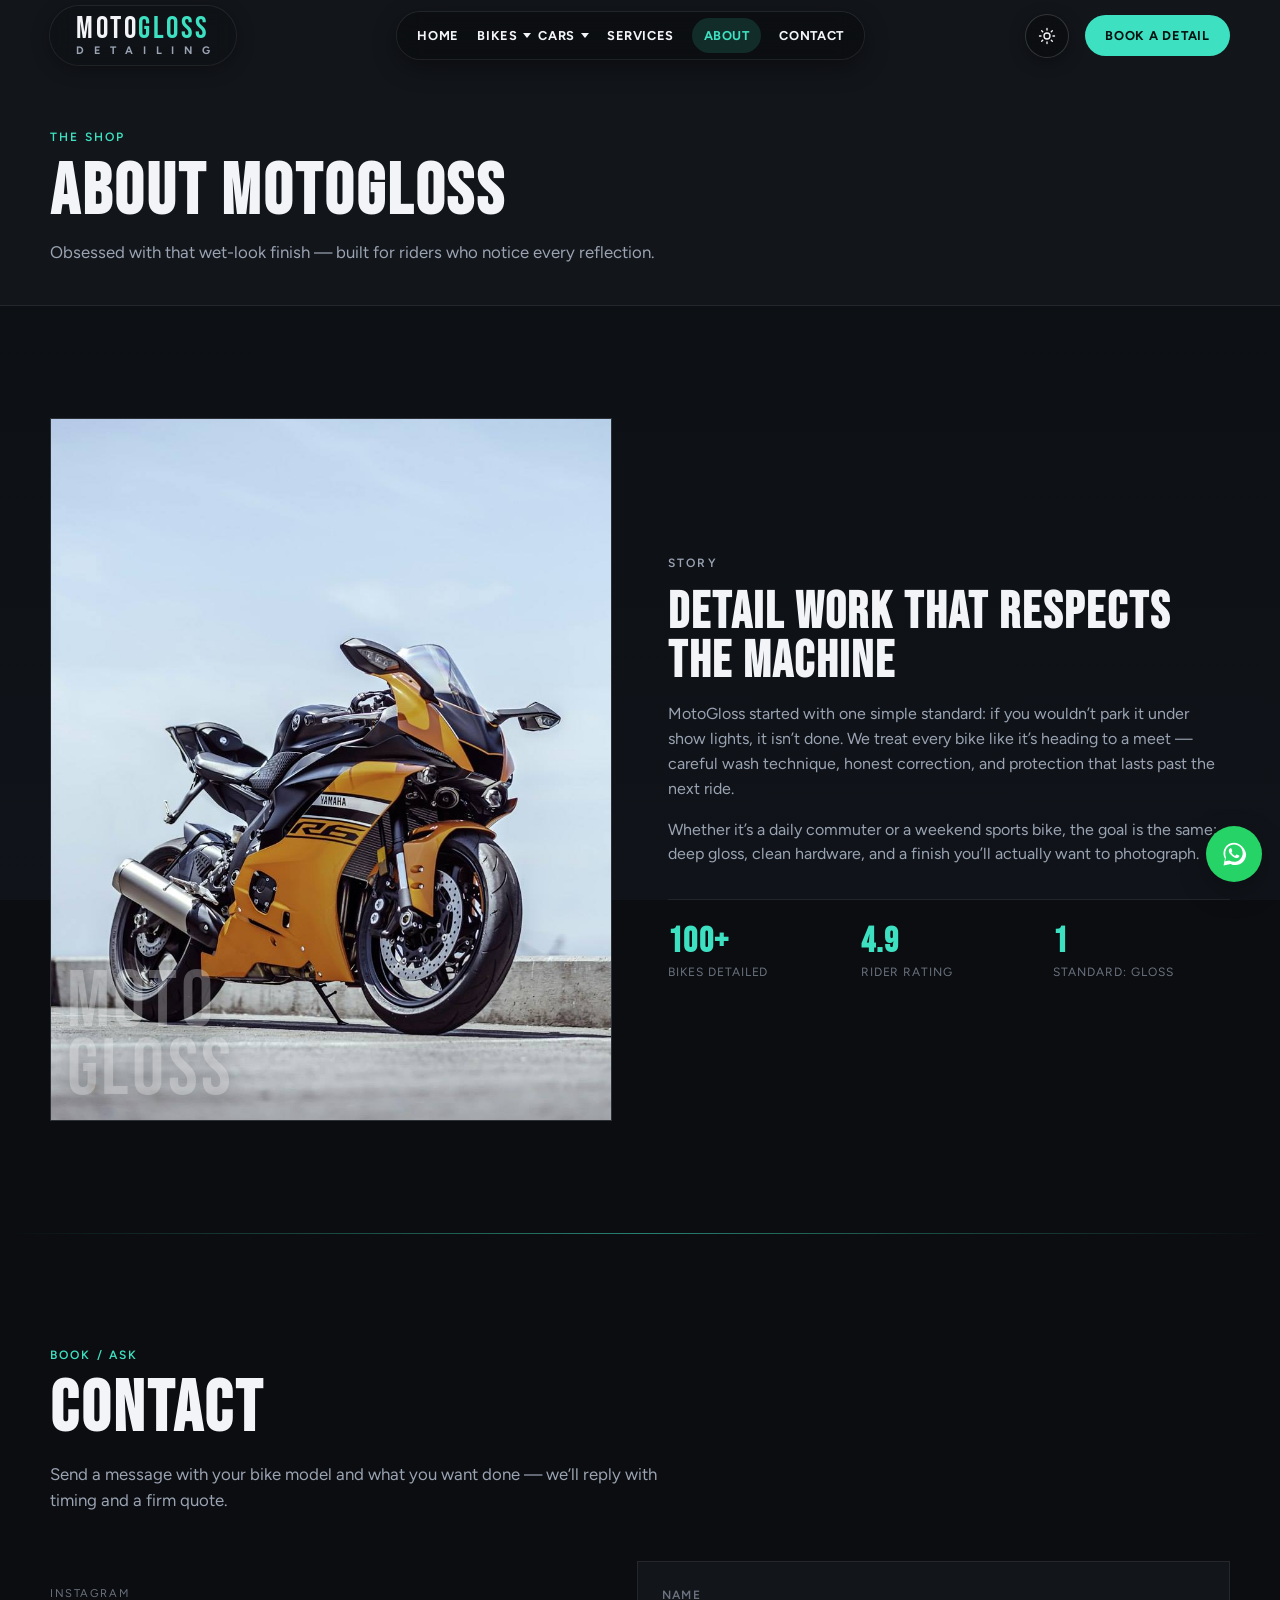
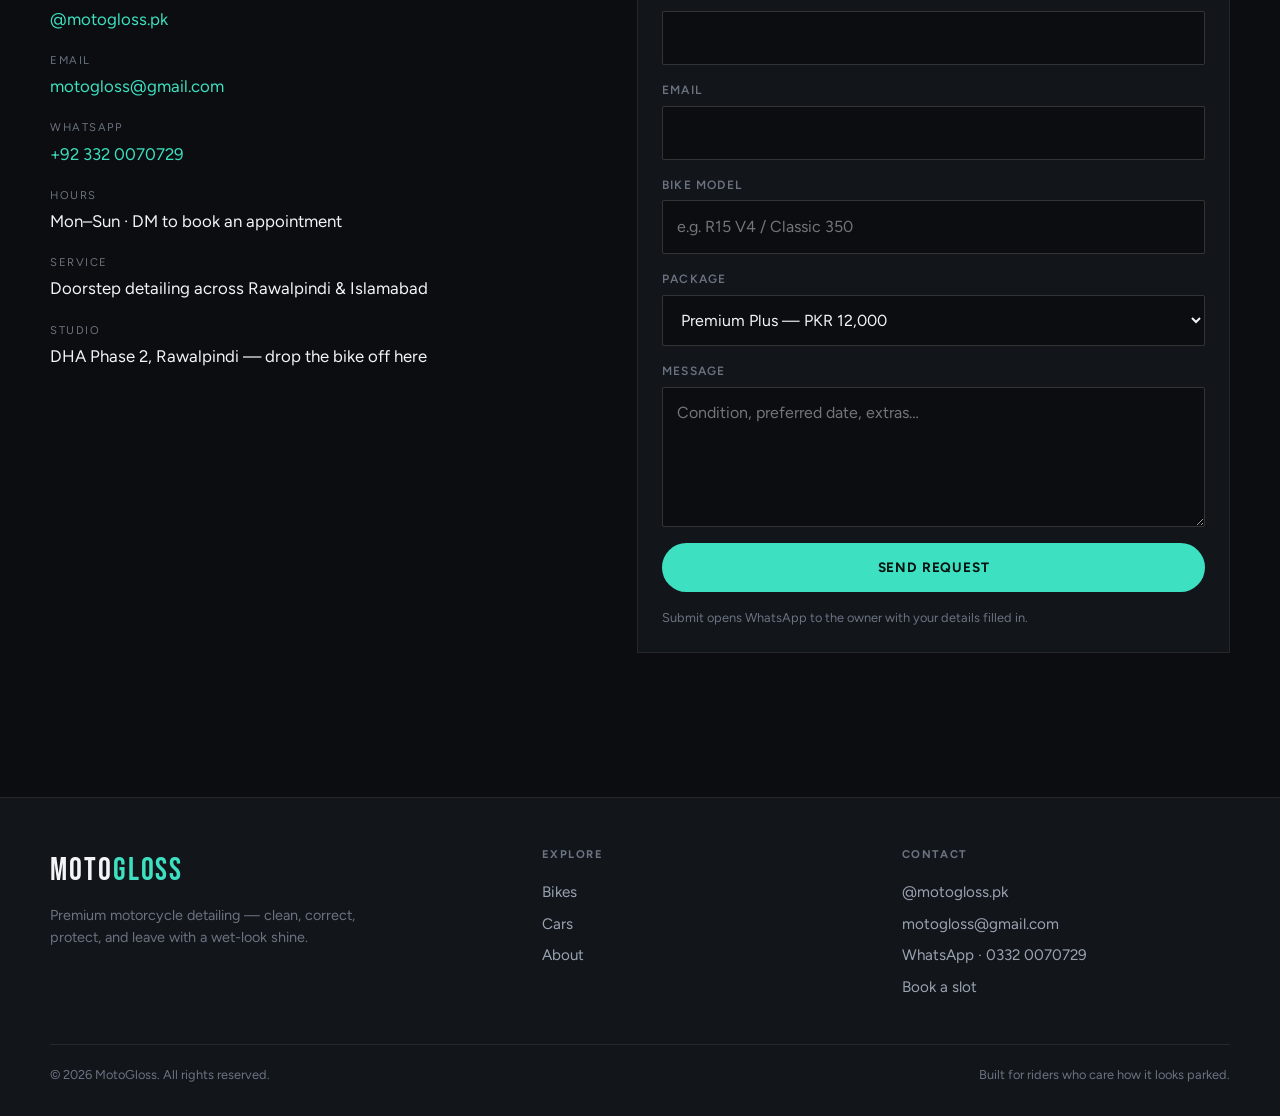
==== commit 48a0eeb4: "Publish real MotoGloss plans, photos, and WhatsApp booking. Co-authored-by: Cursor <cursoragent@curs" ====
--- a/about.html
+++ b/about.html
@@ -13,15 +13,21 @@
     <link
       href="https://fonts.googleapis.com/css2?family=Bebas+Neue&family=Figtree:wght@400;500;600;700&display=swap"
       rel="stylesheet"
+      media="print"
+      onload="this.media='all'"
     />
+    <noscript>
+      <link
+        href="https://fonts.googleapis.com/css2?family=Bebas+Neue&family=Figtree:wght@400;500;600;700&display=swap"
+        rel="stylesheet"
+      />
+    </noscript>
     <script>
       (function () {
         try {
           var t = localStorage.getItem("mg-theme");
           if (t !== "light" && t !== "dark") {
-            t = window.matchMedia("(prefers-color-scheme: dark)").matches
-              ? "dark"
-              : "light";
+            t = "dark";
           }
           document.documentElement.setAttribute("data-theme", t);
         } catch (e) {}
@@ -33,7 +39,7 @@
     <div class="site-wrap">
       <header class="site-header">
         <div class="nav-inner">
-          <a class="logo" href="index.html">MOTO<span>GLOSS</span></a>
+          <a class="logo" href="index.html"><span class="logo-stack"><span class="logo-mark">MOTO<span class="logo-accent">GLOSS</span></span><span class="logo-sub" aria-label="detailing"><span>d</span><span>e</span><span>t</span><span>a</span><span>i</span><span>l</span><span>i</span><span>n</span><span>g</span></span></span></a>
           <nav class="nav-links" aria-label="Primary">
             <a href="index.html">Home</a>
             <div class="nav-item">
@@ -118,7 +124,7 @@
           <div class="container about-grid">
             <div class="about-visual reveal">
               <img
-                src="https://images.unsplash.com/photo-1609630875171-b1321377ee65?auto=format&fit=crop&w=1000&q=80"
+                src="assets/about-bike.jpg"
                 alt="Detailed motorcycle parked outdoors"
                 width="1000"
                 height="1250"
@@ -189,16 +195,31 @@
                   <div>
                     <dt>Email</dt>
                     <dd>
-                      <a href="mailto:hello@motogloss.com">hello@motogloss.com</a>
+                      <a href="mailto:motogloss@gmail.com">motogloss@gmail.com</a>
                     </dd>
                   </div>
                   <div>
+                    <dt>WhatsApp</dt>
+                    <dd>
+                      <a
+                        href="https://wa.me/923320070729"
+                        target="_blank"
+                        rel="noopener noreferrer"
+                        >+92 332 0070729</a
+                      >
+                    </dd>
+                  </div>
+                  <div>
                     <dt>Hours</dt>
-                    <dd>Mon–Sat · 10:00 – 19:00</dd>
-                  </div>
-                  <div>
-                    <dt>Location</dt>
-                    <dd>Your city / studio address here</dd>
+                    <dd>Mon–Sun · DM to book an appointment</dd>
+                  </div>
+                  <div>
+                    <dt>Service</dt>
+                    <dd>Doorstep detailing across Rawalpindi &amp; Islamabad</dd>
+                  </div>
+                  <div>
+                    <dt>Studio</dt>
+                    <dd>DHA Phase 2, Rawalpindi — drop the bike off here</dd>
                   </div>
                 </dl>
               </aside>
@@ -219,10 +240,16 @@
                 <div class="field">
                   <label for="package">Package</label>
                   <select id="package" name="package">
-                    <option value="essential">Essential</option>
-                    <option value="signature" selected>Signature</option>
-                    <option value="showroom">Showroom</option>
-                    <option value="custom">Custom / not sure</option>
+                    <optgroup label="Bikes">
+                      <option value="Bike · Basic · PKR 5,000">Basic — PKR 5,000</option>
+                      <option value="Bike · Premium · PKR 9,000">Premium — PKR 9,000</option>
+                      <option value="Bike · Premium Plus · PKR 12,000" selected>Premium Plus — PKR 12,000</option>
+                    </optgroup>
+                    <optgroup label="Cars">
+                      <option value="Car · Basic · PKR 7,000">Basic — PKR 7,000</option>
+                      <option value="Car · Paint Correction · PKR 12,000">Paint Correction — PKR 12,000</option>
+                      <option value="Car · Ceramic Coating · PKR 16,000">Ceramic Coating — PKR 16,000</option>
+                    </optgroup>
                   </select>
                 </div>
                 <div class="field">
@@ -235,12 +262,10 @@
                 </div>
                 <button class="btn btn-primary" type="submit">Send request</button>
                 <p class="form-note">
-                  Form shows a local confirmation for now — wire it to email or
-                  WhatsApp when you’re ready to go live.
+                  Submit opens WhatsApp to the owner with your details filled in.
                 </p>
                 <p class="form-success" role="status">
-                  Thanks — your request is ready. Reach out on Instagram or email
-                  to confirm the slot.
+                  WhatsApp should open — send the message to confirm your slot.
                 </p>
               </form>
             </div>
@@ -266,7 +291,8 @@
           <div class="footer-col">
             <h4>Contact</h4>
             <a href="https://instagram.com/motogloss.pk" target="_blank" rel="noopener noreferrer">@motogloss.pk</a>
-            <a href="mailto:hello@motogloss.com">hello@motogloss.com</a>
+            <a href="mailto:motogloss@gmail.com">motogloss@gmail.com</a>
+            <a href="https://wa.me/923320070729" target="_blank" rel="noopener noreferrer">WhatsApp · 0332 0070729</a>
             <a href="#contact">Book a slot</a>
           </div>
         </div>
--- a/css/styles.css
+++ b/css/styles.css
@@ -1,40 +1,40 @@
 /* MotoGloss — light / dark, teal accent */
 :root {
-  --bg: #ffffff;
-  --bg-soft: #f5f7f9;
-  --bg-elevated: #ffffff;
-  --bg-panel: #eef1f4;
+  --bg: #e6e9ee;
+  --bg-soft: #dce1e8;
+  --bg-elevated: #f0f2f5;
+  --bg-panel: #d4dae3;
   --ink: #12151a;
-  --ink-muted: #5c6570;
-  --ink-dim: #8a939e;
-  --line: rgba(18, 21, 26, 0.08);
-  --line-strong: rgba(18, 21, 26, 0.16);
+  --ink-muted: #4f5863;
+  --ink-dim: #6f7884;
+  --line: rgba(18, 21, 26, 0.1);
+  --line-strong: rgba(18, 21, 26, 0.18);
   --accent: #3de0c0;
   --accent-deep: #1aa88f;
-  --accent-glow: rgba(61, 224, 192, 0.35);
-  --chrome: #9aa6b4;
+  --accent-glow: rgba(61, 224, 192, 0.28);
+  --chrome: #7e8a98;
   --on-accent: #061210;
-  --header-scrolled-bg: rgba(255, 255, 255, 0.55);
-  --header-shadow: 0 8px 28px rgba(18, 21, 26, 0.04);
-  --mobile-nav-bg: rgba(255, 255, 255, 0.98);
-  --ghost-btn-bg: rgba(255, 255, 255, 0.65);
-  --card-shadow: 0 16px 40px rgba(18, 21, 26, 0.06);
-  --input-bg: #ffffff;
-  --play-bg: rgba(255, 255, 255, 0.82);
-  --play-border: rgba(255, 255, 255, 0.45);
-  --connect-veil: linear-gradient(135deg, rgba(255, 255, 255, 0.2), rgba(255, 255, 255, 0.82));
-  --connect-veil-mail: linear-gradient(135deg, rgba(255, 255, 255, 0.25), rgba(255, 255, 255, 0.85));
+  --glass: rgba(230, 233, 238, 0.88);
+  --glass-strong: rgba(230, 233, 238, 0.94);
+  --header-scrolled-bg: rgba(214, 219, 226, 0.82);
+  --header-shadow: 0 8px 28px rgba(18, 21, 26, 0.08);
+  --mobile-nav-bg: rgba(230, 233, 238, 0.98);
+  --ghost-btn-bg: rgba(230, 233, 238, 0.88);
+  --card-shadow: 0 16px 40px rgba(18, 21, 26, 0.08);
+  --input-bg: #f0f2f5;
+  --play-bg: rgba(214, 219, 226, 0.88);
+  --play-border: rgba(18, 21, 26, 0.12);
+  --connect-veil: linear-gradient(135deg, rgba(18, 21, 26, 0.28), rgba(18, 21, 26, 0.72));
+  --connect-veil-mail: linear-gradient(135deg, rgba(18, 21, 26, 0.32), rgba(18, 21, 26, 0.78));
   --hero-veil: linear-gradient(
     90deg,
-    rgba(255, 255, 255, 0.96) 0%,
-    rgba(255, 255, 255, 0.9) 28%,
-    rgba(255, 255, 255, 0.55) 42%,
-    rgba(255, 255, 255, 0.12) 50%,
-    transparent 58%
+    rgba(214, 219, 226, 0.55) 0%,
+    rgba(214, 219, 226, 0.22) 16%,
+    transparent 32%
   );
-  --hero-fade-bottom: linear-gradient(180deg, transparent 70%, rgba(255, 255, 255, 0.55) 100%);
-  --body-wash: radial-gradient(ellipse 70% 45% at 85% 0%, rgba(61, 224, 192, 0.1), transparent 55%),
-    linear-gradient(180deg, #ffffff 0%, #f7f9fb 100%);
+  --hero-fade-bottom: linear-gradient(180deg, transparent 86%, rgba(214, 219, 226, 0.35) 100%);
+  --body-wash: radial-gradient(ellipse 70% 45% at 85% 0%, rgba(61, 224, 192, 0.07), transparent 55%),
+    linear-gradient(180deg, #e6e9ee 0%, #dce1e8 100%);
   --caption-fade: linear-gradient(transparent, rgba(18, 21, 26, 0.82));
   --radius: 2px;
   --nav-h: 72px;
@@ -60,25 +60,25 @@
   --accent-glow: rgba(61, 224, 192, 0.28);
   --chrome: #c8d0dc;
   --on-accent: #061210;
-  --header-scrolled-bg: rgba(11, 13, 16, 0.62);
+  --glass: rgba(11, 13, 16, 0.78);
+  --glass-strong: rgba(11, 13, 16, 0.9);
+  --header-scrolled-bg: rgba(11, 13, 16, 0.78);
   --header-shadow: 0 8px 28px rgba(0, 0, 0, 0.35);
   --mobile-nav-bg: rgba(11, 13, 16, 0.98);
-  --ghost-btn-bg: rgba(22, 26, 33, 0.7);
+  --ghost-btn-bg: rgba(22, 26, 33, 0.78);
   --card-shadow: 0 16px 40px rgba(0, 0, 0, 0.35);
   --input-bg: #0b0d10;
-  --play-bg: rgba(11, 13, 16, 0.72);
+  --play-bg: rgba(11, 13, 16, 0.78);
   --play-border: rgba(255, 255, 255, 0.35);
   --connect-veil: linear-gradient(135deg, rgba(11, 13, 16, 0.35), rgba(11, 13, 16, 0.85));
   --connect-veil-mail: linear-gradient(135deg, rgba(11, 13, 16, 0.4), rgba(11, 13, 16, 0.88));
   --hero-veil: linear-gradient(
     90deg,
-    rgba(11, 13, 16, 0.96) 0%,
-    rgba(11, 13, 16, 0.88) 28%,
-    rgba(11, 13, 16, 0.5) 42%,
-    rgba(11, 13, 16, 0.12) 50%,
-    transparent 58%
+    rgba(11, 13, 16, 0.62) 0%,
+    rgba(11, 13, 16, 0.28) 16%,
+    transparent 32%
   );
-  --hero-fade-bottom: linear-gradient(180deg, transparent 70%, rgba(11, 13, 16, 0.75) 100%);
+  --hero-fade-bottom: linear-gradient(180deg, transparent 86%, rgba(11, 13, 16, 0.4) 100%);
   --body-wash: radial-gradient(ellipse 70% 45% at 85% 0%, rgba(61, 224, 192, 0.08), transparent 55%),
     linear-gradient(180deg, #0b0d10 0%, #10141a 100%);
   --caption-fade: linear-gradient(transparent, rgba(0, 0, 0, 0.85));
@@ -167,6 +167,7 @@
 
 /* ——— Nav ——— */
 .site-header {
+  --hp: 0;
   position: fixed;
   top: 0;
   left: 0;
@@ -179,19 +180,32 @@
   backdrop-filter: none;
   -webkit-backdrop-filter: none;
   border-bottom: 1px solid transparent;
+  box-shadow: none;
   transition:
-    background 0.35s var(--ease),
-    backdrop-filter 0.35s var(--ease),
-    border-color 0.35s var(--ease),
-    box-shadow 0.35s var(--ease);
+    height 0.45s var(--ease),
+    background 0.45s var(--ease),
+    backdrop-filter 0.45s var(--ease),
+    border-color 0.45s var(--ease),
+    box-shadow 0.45s var(--ease);
+  isolation: isolate;
 }
 
 .site-header.is-scrolled {
+  height: calc(var(--nav-h) + 4px);
   background: var(--header-scrolled-bg);
-  backdrop-filter: blur(16px) saturate(1.2);
-  -webkit-backdrop-filter: blur(16px) saturate(1.2);
+  backdrop-filter: blur(22px) saturate(1.15);
+  -webkit-backdrop-filter: blur(22px) saturate(1.15);
   border-bottom-color: var(--line);
   box-shadow: var(--header-shadow);
+}
+
+.site-header.is-scrolled::before {
+  content: "";
+  position: absolute;
+  inset: 0;
+  z-index: -1;
+  background: var(--header-scrolled-bg);
+  pointer-events: none;
 }
 
 .nav-inner {
@@ -200,53 +214,130 @@
   display: flex;
   align-items: center;
   justify-content: space-between;
-  gap: 1rem;
+  gap: 1.75rem;
+  transition: gap 0.45s var(--ease), width 0.45s var(--ease);
 }
 
 .logo {
+  display: inline-flex;
+  align-items: center;
+  padding: 0.45rem 1.65rem 0.5rem;
+  border-radius: 999px;
+  background: rgba(255, 255, 255, 0.28);
+  backdrop-filter: blur(10px);
+  -webkit-backdrop-filter: blur(10px);
+  box-shadow: 0 0 0 1px var(--line), 0 4px 18px rgba(18, 21, 26, 0.08);
+  text-shadow: none;
+  transition:
+    background 0.45s var(--ease),
+    box-shadow 0.45s var(--ease),
+    padding 0.45s var(--ease),
+    border-radius 0.45s var(--ease),
+    transform 0.45s var(--ease);
+}
+
+.logo-stack {
+  display: flex;
+  flex-direction: column;
+  align-items: stretch;
+  width: max-content;
+  line-height: 1;
+}
+
+.logo-mark {
   font-family: var(--font-display);
-  font-size: clamp(1.6rem, 3vw, 2rem);
+  font-size: clamp(1.55rem, 3vw, 1.95rem);
   letter-spacing: 0.08em;
+  white-space: nowrap;
+}
+
+.logo-accent {
+  color: var(--accent-deep);
+}
+
+.logo-sub {
+  display: flex;
+  justify-content: space-between;
+  width: 100%;
+  margin-top: 0.15rem;
+  font-family: var(--font-body);
+  font-size: 0.68rem;
+  font-weight: 700;
   line-height: 1;
-  display: inline-flex;
-  align-items: baseline;
-  gap: 0.05em;
-  padding: 0.25rem 0.45rem;
-  border-radius: 4px;
-  background: rgba(255, 255, 255, 0.78);
-  box-shadow: 0 0 0 1px rgba(255, 255, 255, 0.5), 0 4px 18px rgba(18, 21, 26, 0.08);
-  text-shadow: none;
-}
-
-.logo span {
-  color: var(--accent-deep);
+  text-transform: uppercase;
+  letter-spacing: 0.01em;
+  color: var(--ink-muted);
+}
+
+.logo-sub span {
+  flex: 0 0 auto;
 }
 
 [data-theme="dark"] .logo {
-  background: rgba(11, 13, 16, 0.72);
-  box-shadow: 0 0 0 1px rgba(255, 255, 255, 0.08), 0 4px 18px rgba(0, 0, 0, 0.35);
+  background: rgba(11, 13, 16, 0.32);
+  box-shadow: 0 0 0 1px var(--line), 0 4px 18px rgba(0, 0, 0, 0.35);
 }
 
 .site-header.is-scrolled .logo {
   background: transparent;
   box-shadow: none;
-  padding-inline: 0;
+  padding: 0.2rem 0.35rem;
+  border-radius: 999px;
 }
 
 .nav-links {
   display: none;
   align-items: center;
-  gap: 1.5rem;
+  gap: 0.45rem;
+  padding: 0.4rem 0.55rem;
+  border-radius: 999px;
+  background: var(--glass);
+  backdrop-filter: blur(12px);
+  -webkit-backdrop-filter: blur(12px);
+  box-shadow:
+    0 0 0 1px var(--line),
+    0 8px 24px rgba(18, 21, 26, 0.1);
+  transition:
+    background 0.5s var(--ease),
+    box-shadow 0.5s var(--ease),
+    padding 0.5s var(--ease),
+    gap 0.5s var(--ease),
+    border-radius 0.5s var(--ease),
+    backdrop-filter 0.5s var(--ease),
+    transform 0.5s var(--ease);
+}
+
+[data-theme="dark"] .nav-links {
+  box-shadow:
+    0 0 0 1px var(--line),
+    0 8px 24px rgba(0, 0, 0, 0.4);
+}
+
+.site-header.is-scrolled .nav-links {
+  background: transparent;
+  backdrop-filter: none;
+  -webkit-backdrop-filter: none;
+  box-shadow: none;
+  padding: 0.15rem 0;
+  gap: 0.75rem;
+  border-radius: 999px;
 }
 
 .nav-links > a,
 .nav-drop-btn {
-  font-size: 0.875rem;
-  font-weight: 500;
-  letter-spacing: 0.04em;
+  font-size: 0.8rem;
+  font-weight: 700;
+  letter-spacing: 0.05em;
   text-transform: uppercase;
-  color: var(--ink-muted);
-  transition: color 0.2s;
+  color: var(--ink);
+  padding: 0.45rem 0.7rem;
+  border-radius: 999px;
+  transition:
+    color 0.35s var(--ease),
+    background 0.35s var(--ease),
+    padding 0.45s var(--ease),
+    font-weight 0.35s,
+    border-radius 0.45s var(--ease);
 }
 
 .nav-links > a:hover,
@@ -254,7 +345,26 @@
 .nav-drop-btn:hover,
 .nav-item.is-open .nav-drop-btn,
 .nav-item.is-active .nav-drop-btn {
+  color: var(--accent-deep);
+  background: rgba(61, 224, 192, 0.14);
+}
+
+.site-header.is-scrolled .nav-links > a,
+.site-header.is-scrolled .nav-drop-btn {
+  font-weight: 600;
+  color: var(--ink-muted);
+  padding: 0.4rem 0.75rem;
+  background: transparent;
+  border-radius: 999px;
+}
+
+.site-header.is-scrolled .nav-links > a:hover,
+.site-header.is-scrolled .nav-links > a[aria-current="page"],
+.site-header.is-scrolled .nav-drop-btn:hover,
+.site-header.is-scrolled .nav-item.is-open .nav-drop-btn,
+.site-header.is-scrolled .nav-item.is-active .nav-drop-btn {
   color: var(--ink);
+  background: transparent;
 }
 
 .nav-item {
@@ -291,6 +401,7 @@
   padding: 0.55rem;
   background: var(--bg-elevated);
   border: 1px solid var(--line-strong);
+  border-radius: 999px;
   box-shadow: var(--card-shadow);
   opacity: 0;
   visibility: hidden;
@@ -327,7 +438,7 @@
 .nav-actions {
   display: flex;
   align-items: center;
-  gap: 0.65rem;
+  gap: 1rem;
 }
 
 .theme-toggle {
@@ -335,17 +446,21 @@
   height: 44px;
   display: grid;
   place-items: center;
-  border: 1px solid rgba(18, 21, 26, 0.12);
-  background: rgba(255, 255, 255, 0.82);
+  border: 1px solid var(--line-strong);
+  border-radius: 50%;
+  background: var(--glass);
   backdrop-filter: blur(10px);
   -webkit-backdrop-filter: blur(10px);
   box-shadow: 0 4px 16px rgba(18, 21, 26, 0.08);
-  transition: border-color 0.2s, background 0.2s, box-shadow 0.2s;
+  transition:
+    border-color 0.45s var(--ease),
+    background 0.45s var(--ease),
+    box-shadow 0.45s var(--ease),
+    backdrop-filter 0.45s var(--ease),
+    transform 0.45s var(--ease);
 }
 
 [data-theme="dark"] .theme-toggle {
-  background: rgba(11, 13, 16, 0.78);
-  border-color: rgba(255, 255, 255, 0.14);
   box-shadow: 0 4px 16px rgba(0, 0, 0, 0.35);
 }
 
@@ -391,14 +506,18 @@
 
 .nav-cta {
   display: none;
-  padding: 0.65rem 1.15rem;
+  padding: 0.65rem 1.25rem;
+  border-radius: 999px;
   background: var(--accent);
   color: var(--on-accent);
   font-weight: 700;
   font-size: 0.8rem;
   letter-spacing: 0.06em;
   text-transform: uppercase;
-  transition: transform 0.2s var(--ease), box-shadow 0.2s;
+  transition:
+    transform 0.45s var(--ease),
+    box-shadow 0.45s var(--ease),
+    border-radius 0.45s var(--ease);
 }
 
 .nav-cta:hover {
@@ -411,16 +530,20 @@
   height: 44px;
   display: grid;
   place-items: center;
-  border: 1px solid rgba(18, 21, 26, 0.12);
-  background: rgba(255, 255, 255, 0.82);
+  border: 1px solid var(--line-strong);
+  border-radius: 50%;
+  background: var(--glass);
   backdrop-filter: blur(10px);
   -webkit-backdrop-filter: blur(10px);
   box-shadow: 0 4px 16px rgba(18, 21, 26, 0.08);
+  transition:
+    border-color 0.45s var(--ease),
+    background 0.45s var(--ease),
+    box-shadow 0.45s var(--ease),
+    backdrop-filter 0.45s var(--ease);
 }
 
 [data-theme="dark"] .menu-toggle {
-  background: rgba(11, 13, 16, 0.78);
-  border-color: rgba(255, 255, 255, 0.14);
   box-shadow: 0 4px 16px rgba(0, 0, 0, 0.35);
 }
 
@@ -552,13 +675,36 @@
   margin-bottom: clamp(2rem, 5vw, 3rem);
 }
 
-/* ——— Buttons ——— */
+/* ——— Buttons (all circular / pill) ——— */
+.btn,
+.nav-cta,
+.nav-links > a,
+.nav-drop-btn,
+.nav-dropdown a,
+.price-plan .badge,
+.offer .code,
+.hero-dots {
+  border-radius: 999px !important;
+}
+
+.theme-toggle,
+.menu-toggle,
+.hero-dot,
+.play-hint {
+  border-radius: 50% !important;
+}
+
+.hero-dot.is-active {
+  border-radius: 999px !important;
+}
+
 .btn {
   display: inline-flex;
   align-items: center;
   justify-content: center;
   gap: 0.5rem;
   padding: 0.9rem 1.4rem;
+  border-radius: 999px;
   font-weight: 700;
   font-size: 0.85rem;
   letter-spacing: 0.06em;
@@ -611,32 +757,68 @@
   overflow: hidden;
 }
 
-.hero-media {
+.hero-slider {
   position: absolute;
   inset: 0;
   z-index: 0;
-  background:
-    url("https://images.pexels.com/photos/14690346/pexels-photo-14690346.jpeg?auto=compress&cs=tinysrgb&w=2000")
-      right 35% / cover no-repeat,
-    var(--bg-soft);
-}
-
-.hero-media::after {
-  content: "";
+  background: var(--bg-soft);
+  overflow: hidden;
+}
+
+.hero-slides {
   position: absolute;
   inset: 0;
+}
+
+.hero-slide {
+  position: absolute;
+  inset: 0;
+  background-color: var(--bg-soft);
+  background-position: right 35%;
+  background-size: cover;
+  background-repeat: no-repeat;
+  opacity: 0;
+  visibility: hidden;
+  transform: scale(1.06);
+  transition:
+    opacity 0.85s var(--ease),
+    visibility 0.85s var(--ease),
+    transform 6s linear;
+  z-index: 0;
+}
+
+.hero-slide.is-active {
+  opacity: 1;
+  visibility: visible;
+  transform: scale(1);
+  z-index: 1;
+}
+
+.hero-slide:nth-child(2) {
+  background-position: 62% center;
+}
+
+.hero-slide:nth-child(3) {
+  background-position: 42% center;
+}
+
+.hero-media-veil {
+  position: absolute;
+  inset: 0;
+  z-index: 2;
+  pointer-events: none;
   background: var(--hero-veil), var(--hero-fade-bottom);
 }
 
 .hero-shine {
   position: absolute;
   inset: 0;
-  z-index: 1;
+  z-index: 3;
   pointer-events: none;
   background: linear-gradient(
     115deg,
     transparent 30%,
-    rgba(61, 224, 192, 0.18) 48%,
+    rgba(61, 224, 192, 0.08) 48%,
     transparent 62%
   );
   transform: translateX(-120%);
@@ -656,15 +838,21 @@
 
 .hero-inner {
   position: relative;
-  z-index: 2;
+  z-index: 4;
   width: min(100% - 2rem, var(--max));
   margin: 0 auto;
   display: grid;
   align-content: end;
   gap: 2rem;
-  padding: 3rem 0 4rem;
+  padding: 3rem 0 5.5rem;
   min-height: calc(100vh - var(--nav-h));
   min-height: calc(100dvh - var(--nav-h));
+  pointer-events: none;
+}
+
+.hero-inner a,
+.hero-inner button {
+  pointer-events: auto;
 }
 
 .hero-copy {
@@ -737,6 +925,74 @@
   line-height: 1.5;
 }
 
+.hero-controls {
+  position: absolute;
+  left: 0;
+  right: 0;
+  bottom: 1.35rem;
+  z-index: 5;
+  display: grid;
+  grid-template-columns: 1fr auto 1fr;
+  align-items: center;
+  width: min(100% - 2rem, var(--max));
+  margin: 0 auto;
+  pointer-events: none;
+}
+
+.hero-slide-label {
+  grid-column: 1;
+  justify-self: start;
+  font-size: 0.78rem;
+  font-weight: 700;
+  letter-spacing: 0.12em;
+  text-transform: uppercase;
+  color: var(--ink);
+  text-shadow: 0 1px 10px rgba(214, 219, 226, 0.65);
+  pointer-events: none;
+}
+
+[data-theme="dark"] .hero-slide-label {
+  color: #f2f4f7;
+  text-shadow: 0 1px 12px rgba(0, 0, 0, 0.65);
+}
+
+.hero-dots {
+  grid-column: 2;
+  justify-self: center;
+  display: flex;
+  align-items: center;
+  gap: 0.55rem;
+  pointer-events: auto;
+  padding: 0.45rem 0.65rem;
+  border-radius: 999px;
+  background: var(--glass);
+  backdrop-filter: blur(10px);
+  -webkit-backdrop-filter: blur(10px);
+}
+
+.hero-dot {
+  width: 10px;
+  height: 10px;
+  border-radius: 50%;
+  border: 1px solid var(--ink);
+  background: transparent;
+  padding: 0;
+  cursor: pointer;
+  transition: width 0.35s var(--ease), background 0.35s var(--ease), border-color 0.35s;
+}
+
+.hero-dot.is-active {
+  width: 28px;
+  border-radius: 999px;
+  background: var(--accent);
+  border-color: var(--accent);
+}
+
+.hero-dot:focus-visible {
+  outline: 2px solid var(--accent-deep);
+  outline-offset: 3px;
+}
+
 @keyframes rise {
   from {
     opacity: 0;
@@ -786,10 +1042,13 @@
 
 .video-card {
   position: relative;
+  display: block;
   aspect-ratio: 16 / 10;
   background: var(--bg-panel);
   border: 1px solid var(--line);
   overflow: hidden;
+  color: inherit;
+  text-decoration: none;
 }
 
 .video-card:first-child {
@@ -977,13 +1236,16 @@
 .connect-link.insta::before {
   background-image:
     var(--connect-veil),
-    url("https://images.unsplash.com/photo-1611926653458-09294b3142bf?auto=format&fit=crop&w=1200&q=80");
+    url("../assets/connect-insta-bike.jpg");
+  background-position: center 45%;
+  background-size: cover;
 }
 
 .connect-link.mail::before {
   background-image:
-    var(--connect-veil-mail),
-    url("https://images.unsplash.com/photo-1591637333184-19aa84b3e01f?auto=format&fit=crop&w=1200&q=80");
+    linear-gradient(180deg, rgba(11, 13, 16, 0.08) 35%, rgba(11, 13, 16, 0.72) 100%),
+    url("../assets/connect-mail.jpg?v=2");
+  background-position: center 42%;
 }
 
 .connect-link:hover::before {
@@ -1139,7 +1401,8 @@
   text-transform: uppercase;
   color: var(--on-accent);
   background: var(--accent);
-  padding: 0.3rem 0.55rem;
+  padding: 0.35rem 0.7rem;
+  border-radius: 999px;
 }
 
 .price-plan h3 {
@@ -1223,8 +1486,9 @@
   letter-spacing: 0.08em;
   color: var(--accent-deep);
   border: 1px solid rgba(26, 168, 143, 0.35);
-  padding: 0.35rem 0.65rem;
+  padding: 0.4rem 0.85rem;
   background: var(--input-bg);
+  border-radius: 999px;
 }
 
 /* ——— About ——— */
@@ -1473,3 +1737,35 @@
   border: none;
   margin: 0;
 }
+
+.wa-float {
+  position: fixed;
+  right: 1.15rem;
+  bottom: 1.15rem;
+  z-index: 120;
+  width: 56px;
+  height: 56px;
+  display: grid;
+  place-items: center;
+  border-radius: 50%;
+  background: #25d366;
+  color: #fff;
+  box-shadow: 0 10px 28px rgba(0, 0, 0, 0.28);
+  transition: transform 0.25s var(--ease), box-shadow 0.25s var(--ease);
+}
+
+.wa-float:hover {
+  transform: translateY(-3px) scale(1.04);
+  box-shadow: 0 14px 32px rgba(37, 211, 102, 0.45);
+}
+
+.wa-float:focus-visible {
+  outline: 2px solid var(--accent);
+  outline-offset: 3px;
+}
+
+.wa-float svg {
+  width: 28px;
+  height: 28px;
+  fill: currentColor;
+}
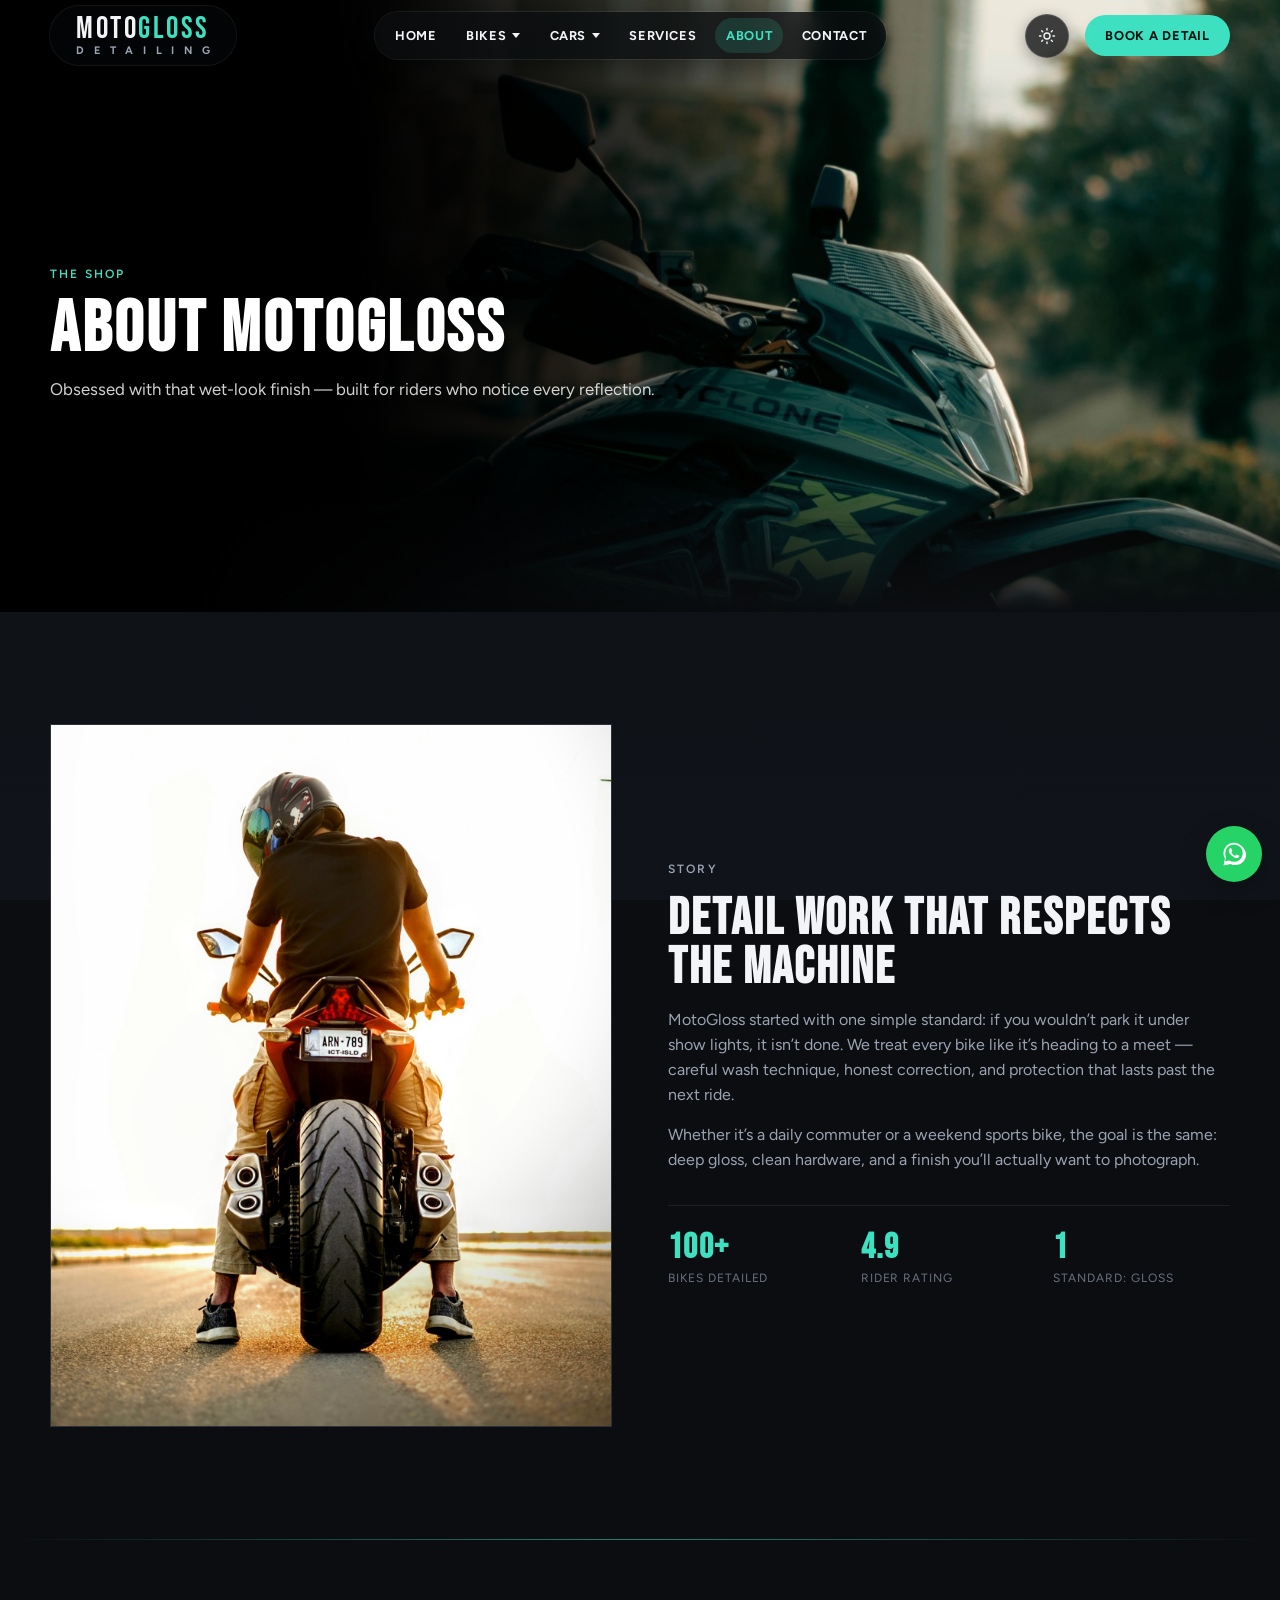
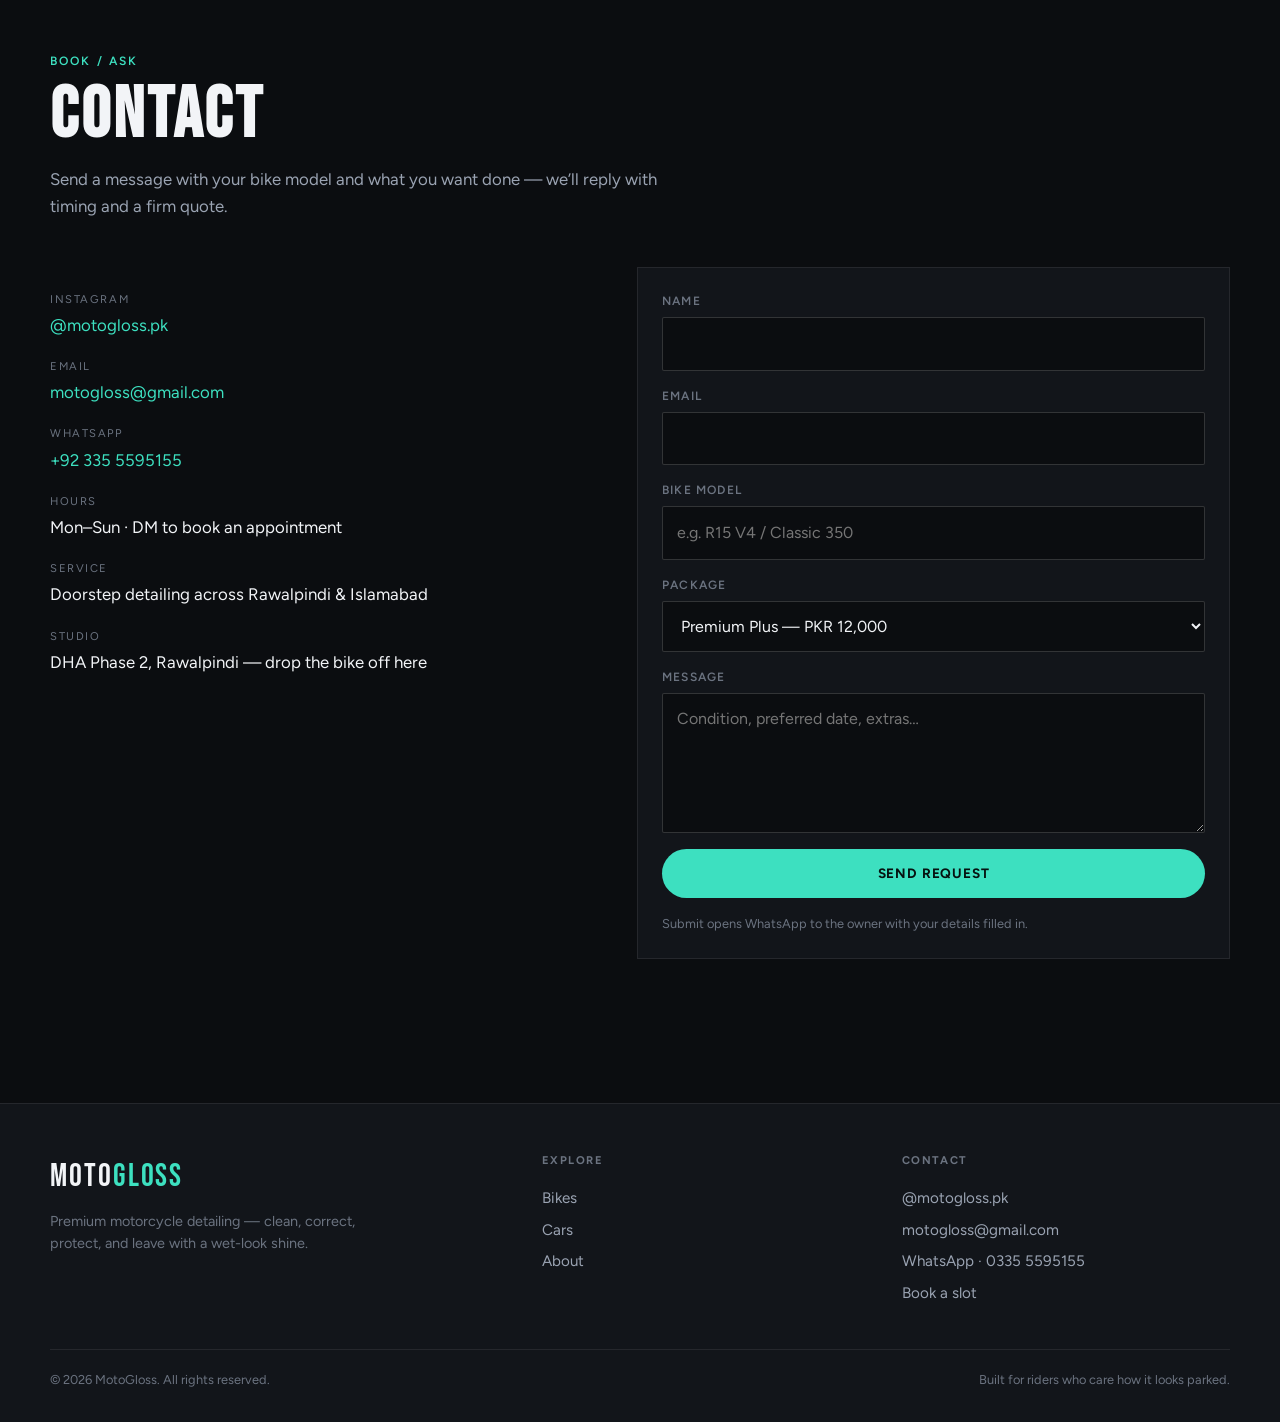
==== commit d54f3c8e: "Add page photos, garage categories, and the updated WhatsApp number. Co-authored-by: Cursor <cursora" ====
--- a/about.html
+++ b/about.html
@@ -33,7 +33,7 @@
         } catch (e) {}
       })();
     </script>
-    <link rel="stylesheet" href="css/styles.css" />
+    <link rel="stylesheet" href="css/styles.css?v=about2" />
   </head>
   <body>
     <div class="site-wrap">
@@ -43,19 +43,17 @@
           <nav class="nav-links" aria-label="Primary">
             <a href="index.html">Home</a>
             <div class="nav-item">
-              <button type="button" class="nav-drop-btn" aria-expanded="false" aria-haspopup="true">Bikes</button>
+              <a class="nav-drop-btn" href="bikes.html">Bikes</a>
               <div class="nav-dropdown">
                 <a href="bikes.html">Bike detailing</a>
                 <a href="bikes.html#plans">Plans &amp; pricing</a>
-                <a href="bikes.html#offers">Offers</a>
               </div>
             </div>
             <div class="nav-item">
-              <button type="button" class="nav-drop-btn" aria-expanded="false" aria-haspopup="true">Cars</button>
+              <a class="nav-drop-btn" href="cars.html">Cars</a>
               <div class="nav-dropdown">
                 <a href="cars.html">Car detailing</a>
                 <a href="cars.html#plans">Plans &amp; pricing</a>
-                <a href="cars.html#offers">Offers</a>
               </div>
             </div>
             <a href="services.html">Services</a>
@@ -87,29 +85,24 @@
 
       <nav class="mobile-nav" aria-label="Mobile">
         <a href="index.html">Home</a>
-        <details>
-          <summary>Bikes</summary>
-          <div class="mobile-sub">
-            <a href="bikes.html">Bike detailing</a>
-            <a href="bikes.html#plans">Plans &amp; pricing</a>
-            <a href="bikes.html#offers">Offers</a>
-          </div>
-        </details>
-        <details>
-          <summary>Cars</summary>
-          <div class="mobile-sub">
-            <a href="cars.html">Car detailing</a>
-            <a href="cars.html#plans">Plans &amp; pricing</a>
-            <a href="cars.html#offers">Offers</a>
-          </div>
-        </details>
+        <a href="bikes.html">Bikes</a>
+        <a class="mobile-sublink" href="bikes.html#plans">Bike plans</a>
+        <a href="cars.html">Cars</a>
+        <a class="mobile-sublink" href="cars.html#plans">Car plans</a>
         <a href="services.html">Services</a>
         <a href="about.html" aria-current="page">About</a>
         <a href="#contact">Contact</a>
       </nav>
 
       <main>
-        <header class="page-hero">
+        <header class="page-hero page-hero-photo page-hero-photo--about">
+          <img
+            class="page-hero-media"
+            src="assets/about-hero.jpg?v=1"
+            alt=""
+            aria-hidden="true"
+            decoding="async"
+          />
           <div class="container reveal">
             <p class="section-label">The shop</p>
             <h1 class="section-title">About MotoGloss</h1>
@@ -124,10 +117,10 @@
           <div class="container about-grid">
             <div class="about-visual reveal">
               <img
-                src="assets/about-bike.jpg"
-                alt="Detailed motorcycle parked outdoors"
-                width="1000"
-                height="1250"
+                src="assets/about-bike.jpg?v=3"
+                alt="Rider on a motorcycle at sunset"
+                width="1707"
+                height="2560"
                 loading="lazy"
               />
             </div>
@@ -202,10 +195,10 @@
                     <dt>WhatsApp</dt>
                     <dd>
                       <a
-                        href="https://wa.me/923320070729"
+                        href="https://wa.me/923355595155"
                         target="_blank"
                         rel="noopener noreferrer"
-                        >+92 332 0070729</a
+                        >+92 335 5595155</a
                       >
                     </dd>
                   </div>
@@ -292,7 +285,7 @@
             <h4>Contact</h4>
             <a href="https://instagram.com/motogloss.pk" target="_blank" rel="noopener noreferrer">@motogloss.pk</a>
             <a href="mailto:motogloss@gmail.com">motogloss@gmail.com</a>
-            <a href="https://wa.me/923320070729" target="_blank" rel="noopener noreferrer">WhatsApp · 0332 0070729</a>
+            <a href="https://wa.me/923355595155" target="_blank" rel="noopener noreferrer">WhatsApp · 0335 5595155</a>
             <a href="#contact">Book a slot</a>
           </div>
         </div>
--- a/css/styles.css
+++ b/css/styles.css
@@ -341,10 +341,16 @@
 }
 
 .nav-links > a:hover,
+.nav-item:hover > .nav-drop-btn,
+.nav-item:focus-within > .nav-drop-btn {
+  color: var(--accent-deep);
+  background: transparent;
+}
+
 .nav-links > a[aria-current="page"],
-.nav-drop-btn:hover,
-.nav-item.is-open .nav-drop-btn,
-.nav-item.is-active .nav-drop-btn {
+.nav-drop-btn[aria-current="page"],
+.nav-item:hover > .nav-drop-btn[aria-current="page"],
+.nav-item:focus-within > .nav-drop-btn[aria-current="page"] {
   color: var(--accent-deep);
   background: rgba(61, 224, 192, 0.14);
 }
@@ -359,23 +365,36 @@
 }
 
 .site-header.is-scrolled .nav-links > a:hover,
+.site-header.is-scrolled .nav-item:hover > .nav-drop-btn,
 .site-header.is-scrolled .nav-links > a[aria-current="page"],
-.site-header.is-scrolled .nav-drop-btn:hover,
-.site-header.is-scrolled .nav-item.is-open .nav-drop-btn,
-.site-header.is-scrolled .nav-item.is-active .nav-drop-btn {
+.site-header.is-scrolled .nav-drop-btn[aria-current="page"] {
   color: var(--ink);
   background: transparent;
 }
 
 .nav-item {
   position: relative;
+}
+
+.nav-item:hover,
+.nav-item:focus-within {
+  z-index: 5;
+}
+
+.nav-item::after {
+  content: "";
+  position: absolute;
+  left: 0;
+  width: 100%;
+  top: 100%;
+  height: 0.5rem;
 }
 
 .nav-drop-btn {
   display: inline-flex;
   align-items: center;
   gap: 0.35rem;
-  padding: 0.35rem 0;
+  padding: 0.45rem 0.7rem;
 }
 
 .nav-drop-btn::after {
@@ -388,43 +407,50 @@
   transition: transform 0.2s var(--ease);
 }
 
-.nav-item.is-open .nav-drop-btn::after {
+.nav-item:hover .nav-drop-btn::after,
+.nav-item:focus-within .nav-drop-btn::after {
   transform: rotate(180deg);
 }
 
 .nav-dropdown {
   position: absolute;
-  top: calc(100% + 0.85rem);
-  left: 50%;
-  transform: translateX(-50%) translateY(6px);
-  min-width: 200px;
-  padding: 0.55rem;
+  top: calc(100% + 0.45rem);
+  left: 0;
+  transform: translateY(6px);
+  min-width: 11.5rem;
+  width: max-content;
+  padding: 0.35rem;
+  display: flex;
+  flex-direction: column;
+  gap: 0.1rem;
   background: var(--bg-elevated);
   border: 1px solid var(--line-strong);
-  border-radius: 999px;
+  border-radius: 10px;
   box-shadow: var(--card-shadow);
   opacity: 0;
   visibility: hidden;
   pointer-events: none;
-  transition: opacity 0.2s var(--ease), transform 0.2s var(--ease), visibility 0.2s;
+  transition: opacity 0.18s var(--ease), transform 0.18s var(--ease), visibility 0.18s;
   z-index: 120;
 }
 
-.nav-item.is-open .nav-dropdown,
-.nav-item:hover .nav-dropdown {
+.nav-item:hover .nav-dropdown,
+.nav-item:focus-within .nav-dropdown {
   opacity: 1;
   visibility: visible;
   pointer-events: auto;
-  transform: translateX(-50%) translateY(0);
+  transform: translateY(0);
 }
 
 .nav-dropdown a {
   display: block;
-  padding: 0.65rem 0.75rem;
-  font-size: 0.8rem;
-  font-weight: 500;
+  padding: 0.55rem 0.8rem;
+  border-radius: 8px;
+  font-size: 0.78rem;
+  font-weight: 600;
   letter-spacing: 0.04em;
   text-transform: uppercase;
+  white-space: nowrap;
   color: var(--ink-muted);
   transition: color 0.2s, background 0.2s;
 }
@@ -619,12 +645,13 @@
   padding: 0.35rem 0 0.75rem 0.75rem;
 }
 
-.mobile-nav .mobile-sub a {
+.mobile-nav .mobile-sublink {
   font-family: var(--font-body);
-  font-size: 1rem;
+  font-size: 0.95rem;
   font-weight: 600;
-  letter-spacing: 0.04em;
+  letter-spacing: 0.08em;
   text-transform: uppercase;
+  margin: -0.7rem 0 0.4rem 0.2rem;
 }
 
 @media (min-width: 900px) {
@@ -680,7 +707,6 @@
 .nav-cta,
 .nav-links > a,
 .nav-drop-btn,
-.nav-dropdown a,
 .price-plan .badge,
 .offer .code,
 .hero-dots {
@@ -774,12 +800,28 @@
   position: absolute;
   inset: 0;
   background-color: var(--bg-soft);
-  background-position: right 35%;
+  background-position: center center;
   background-size: cover;
   background-repeat: no-repeat;
   opacity: 0;
   visibility: hidden;
-  transform: scale(1.06);
+  transform: translateX(20%) scale(1.06);
+  -webkit-mask-image: linear-gradient(
+    90deg,
+    transparent 0%,
+    transparent 6%,
+    rgba(0, 0, 0, 0.2) 16%,
+    rgba(0, 0, 0, 0.55) 28%,
+    #000 44%
+  );
+  mask-image: linear-gradient(
+    90deg,
+    transparent 0%,
+    transparent 6%,
+    rgba(0, 0, 0, 0.2) 16%,
+    rgba(0, 0, 0, 0.55) 28%,
+    #000 44%
+  );
   transition:
     opacity 0.85s var(--ease),
     visibility 0.85s var(--ease),
@@ -790,16 +832,8 @@
 .hero-slide.is-active {
   opacity: 1;
   visibility: visible;
-  transform: scale(1);
+  transform: translateX(20%) scale(1);
   z-index: 1;
-}
-
-.hero-slide:nth-child(2) {
-  background-position: 62% center;
-}
-
-.hero-slide:nth-child(3) {
-  background-position: 42% center;
 }
 
 .hero-media-veil {
@@ -807,7 +841,19 @@
   inset: 0;
   z-index: 2;
   pointer-events: none;
-  background: var(--hero-veil), var(--hero-fade-bottom);
+  background:
+    linear-gradient(
+      90deg,
+      #000 0%,
+      #000 18%,
+      rgba(0, 0, 0, 0.9) 28%,
+      rgba(0, 0, 0, 0.68) 40%,
+      rgba(0, 0, 0, 0.4) 52%,
+      rgba(0, 0, 0, 0.16) 62%,
+      rgba(0, 0, 0, 0.04) 70%,
+      transparent 78%
+    ),
+    var(--hero-fade-bottom);
 }
 
 .hero-shine {
@@ -839,12 +885,9 @@
 .hero-inner {
   position: relative;
   z-index: 4;
-  width: min(100% - 2rem, var(--max));
-  margin: 0 auto;
-  display: grid;
-  align-content: end;
-  gap: 2rem;
-  padding: 3rem 0 5.5rem;
+  width: 100%;
+  margin: 0;
+  display: block;
   min-height: calc(100vh - var(--nav-h));
   min-height: calc(100dvh - var(--nav-h));
   pointer-events: none;
@@ -856,20 +899,29 @@
 }
 
 .hero-copy {
-  max-width: 34rem;
-  animation: rise 0.85s var(--ease) both;
+  position: absolute;
+  top: 50%;
+  left: 0.75rem;
+  max-width: min(92vw, 34rem);
+  padding: 0;
+  text-align: left;
+  background: none;
+  box-shadow: none;
+  transform: translateY(-50%);
+  animation: rise-center 0.85s var(--ease) both;
 }
 
 .hero-kicker {
   display: inline-flex;
   align-items: center;
   gap: 0.65rem;
-  font-size: 0.75rem;
+  font-size: 0.72rem;
   font-weight: 600;
   letter-spacing: 0.16em;
   text-transform: uppercase;
   color: var(--accent-deep);
-  margin-bottom: 1rem;
+  margin-bottom: 0.55rem;
+  text-shadow: 0 1px 10px rgba(0, 0, 0, 0.55);
 }
 
 .hero-kicker::before {
@@ -881,11 +933,14 @@
 
 .hero-brand {
   font-family: var(--font-display);
-  font-size: clamp(4.8rem, 17vw, 9.5rem);
+  font-size: clamp(4rem, 12vw, 7.5rem);
   letter-spacing: 0.04em;
-  line-height: 0.82;
-  margin-bottom: 1.15rem;
-  color: var(--ink);
+  line-height: 0.86;
+  margin-bottom: 0.65rem;
+  color: #fff;
+  text-shadow:
+    0 1px 2px rgba(0, 0, 0, 0.55),
+    0 4px 24px rgba(0, 0, 0, 0.65);
 }
 
 .hero-brand span {
@@ -918,22 +973,26 @@
 }
 
 .hero-tag {
-  font-size: clamp(1.05rem, 2.2vw, 1.2rem);
-  color: var(--ink-muted);
-  margin-bottom: 1.75rem;
-  max-width: 26rem;
-  line-height: 1.5;
+  font-size: clamp(0.95rem, 1.8vw, 1.08rem);
+  color: rgba(255, 255, 255, 0.88);
+  margin: 0;
+  max-width: 22rem;
+  line-height: 1.45;
+  text-shadow:
+    0 1px 2px rgba(0, 0, 0, 0.55),
+    0 3px 16px rgba(0, 0, 0, 0.55);
 }
 
 .hero-controls {
   position: absolute;
   left: 0;
   right: 0;
-  bottom: 1.35rem;
+  bottom: 1.1rem;
   z-index: 5;
   display: grid;
   grid-template-columns: 1fr auto 1fr;
-  align-items: center;
+  align-items: end;
+  gap: 0.75rem;
   width: min(100% - 2rem, var(--max));
   margin: 0 auto;
   pointer-events: none;
@@ -942,6 +1001,7 @@
 .hero-slide-label {
   grid-column: 1;
   justify-self: start;
+  align-self: end;
   font-size: 0.78rem;
   font-weight: 700;
   letter-spacing: 0.12em;
@@ -949,6 +1009,7 @@
   color: var(--ink);
   text-shadow: 0 1px 10px rgba(214, 219, 226, 0.65);
   pointer-events: none;
+  margin-bottom: 0.35rem;
 }
 
 [data-theme="dark"] .hero-slide-label {
@@ -956,9 +1017,26 @@
   text-shadow: 0 1px 12px rgba(0, 0, 0, 0.65);
 }
 
-.hero-dots {
+.hero-bottom {
   grid-column: 2;
   justify-self: center;
+  display: flex;
+  flex-direction: column;
+  align-items: center;
+  gap: 0.7rem;
+  pointer-events: auto;
+}
+
+.hero-actions {
+  justify-content: center;
+  flex-wrap: wrap;
+}
+
+.hero-actions .btn {
+  box-shadow: 0 8px 24px rgba(0, 0, 0, 0.28);
+}
+
+.hero-dots {
   display: flex;
   align-items: center;
   gap: 0.55rem;
@@ -970,6 +1048,33 @@
   -webkit-backdrop-filter: blur(10px);
 }
 
+@media (max-width: 720px) {
+  .hero-slide {
+    transform: translateX(10%) scale(1.06);
+  }
+
+  .hero-slide.is-active {
+    transform: translateX(10%) scale(1);
+  }
+
+  .hero-controls {
+    grid-template-columns: 1fr;
+    justify-items: center;
+  }
+
+  .hero-slide-label {
+    grid-column: 1;
+    justify-self: center;
+    order: 2;
+    margin-top: 0.35rem;
+  }
+
+  .hero-bottom {
+    grid-column: 1;
+    order: 1;
+  }
+}
+
 .hero-dot {
   width: 10px;
   height: 10px;
@@ -1004,10 +1109,20 @@
   }
 }
 
+@keyframes rise-center {
+  from {
+    opacity: 0;
+    transform: translateY(calc(-50% + 24px));
+  }
+  to {
+    opacity: 1;
+    transform: translateY(-50%);
+  }
+}
+
 @media (min-width: 900px) {
-  .hero-inner {
-    align-content: center;
-    padding-bottom: 5rem;
+  .hero-copy {
+    left: 1.25rem;
   }
 }
 
@@ -1083,7 +1198,7 @@
   content: "";
   position: absolute;
   inset: 0;
-  background: linear-gradient(160deg, rgba(18, 21, 26, 0.25), rgba(18, 21, 26, 0.55));
+  background: linear-gradient(180deg, rgba(11, 13, 16, 0.12) 20%, rgba(11, 13, 16, 0.28) 55%, rgba(11, 13, 16, 0.62) 100%);
 }
 
 .video-placeholder > div {
@@ -1163,10 +1278,88 @@
 
 .bike-tile {
   position: relative;
+  display: block;
+  width: 100%;
+  padding: 0;
   aspect-ratio: 4 / 5;
   overflow: hidden;
   background: var(--bg-panel);
   border: 1px solid var(--line);
+  color: inherit;
+  font: inherit;
+  text-align: left;
+  cursor: pointer;
+}
+
+.soon-toast {
+  position: fixed;
+  left: 50%;
+  bottom: 1.6rem;
+  z-index: 90;
+  padding: 0.7rem 1.15rem;
+  border-radius: 999px;
+  background: #0b0d10;
+  color: #fff;
+  border: 1px solid rgba(61, 224, 192, 0.5);
+  box-shadow: 0 12px 32px rgba(0, 0, 0, 0.35);
+  font-size: 0.78rem;
+  font-weight: 700;
+  letter-spacing: 0.08em;
+  text-transform: uppercase;
+  opacity: 0;
+  pointer-events: none;
+  transform: translateX(-50%) translateY(10px);
+  transition: opacity 0.25s var(--ease), transform 0.25s var(--ease);
+}
+
+.soon-toast.is-on {
+  opacity: 1;
+  transform: translateX(-50%) translateY(0);
+}
+
+.bike-tile.is-open {
+  outline: 2px solid var(--accent);
+  outline-offset: 2px;
+}
+
+.garage-reels {
+  margin-top: 1.25rem;
+}
+
+.garage-reels-row {
+  display: grid;
+  grid-template-columns: repeat(auto-fit, minmax(180px, 1fr));
+  gap: 0.85rem;
+  max-width: 42rem;
+}
+
+.garage-reel {
+  display: grid;
+  gap: 0.45rem;
+  color: #fff;
+  background: #0b0d10;
+  border: 1px solid var(--line-strong);
+  overflow: hidden;
+}
+
+.garage-reel[hidden] {
+  display: none !important;
+}
+
+.garage-reel-thumb {
+  display: block;
+  aspect-ratio: 16 / 10;
+  background-size: cover;
+  background-repeat: no-repeat;
+}
+
+.garage-reel-meta {
+  padding: 0.55rem 0.7rem 0.7rem;
+  font-size: 0.72rem;
+  font-weight: 700;
+  letter-spacing: 0.08em;
+  text-transform: uppercase;
+  color: var(--accent);
 }
 
 .bike-tile img {
@@ -1289,6 +1482,171 @@
 
 .page-hero .section-title {
   margin-bottom: 0.75rem;
+}
+
+.page-hero-photo {
+  --page-hero-image: url("../assets/services-hero.jpg?v=2");
+  --page-hero-position: center center;
+  position: relative;
+  isolation: isolate;
+  display: flex;
+  align-items: center;
+  min-height: clamp(28rem, 68vh, 42rem);
+  padding: calc(var(--nav-h) + 2rem) 0 3rem;
+  border-bottom: none;
+  background: #000;
+  overflow: hidden;
+}
+
+.page-hero-photo--cars {
+  --page-hero-image: none;
+  --page-hero-position: 42% 58%;
+}
+
+.page-hero-photo--bikes {
+  --page-hero-image: none;
+  --page-hero-position: 52% 48%;
+}
+
+.page-hero-photo--bikes .page-hero-media {
+  object-position: 52% 48%;
+}
+
+.page-hero-photo--about {
+  --page-hero-image: none;
+  --page-hero-position: 55% 48%;
+}
+
+.page-hero-photo--about .page-hero-media {
+  object-position: 55% 48%;
+}
+
+@media (max-width: 720px) {
+  .page-hero-media {
+    transform: translateX(10%);
+  }
+}
+
+.page-hero-media {
+  position: absolute;
+  inset: 0;
+  width: 100%;
+  height: 100%;
+  object-fit: cover;
+  object-position: 48% 55%;
+  transform: translateX(20%);
+  filter: none;
+  -webkit-mask-image: linear-gradient(
+    90deg,
+    transparent 0%,
+    transparent 6%,
+    rgba(0, 0, 0, 0.2) 16%,
+    rgba(0, 0, 0, 0.55) 28%,
+    #000 44%
+  );
+  mask-image: linear-gradient(
+    90deg,
+    transparent 0%,
+    transparent 6%,
+    rgba(0, 0, 0, 0.2) 16%,
+    rgba(0, 0, 0, 0.55) 28%,
+    #000 44%
+  );
+  z-index: 0;
+  pointer-events: none;
+  user-select: none;
+}
+
+.page-hero-photo--cars .page-hero-media {
+  object-position: 45% 56%;
+}
+
+.page-hero-photo::before {
+  content: "";
+  position: absolute;
+  inset: 0;
+  background: var(--page-hero-image) var(--page-hero-position) / cover no-repeat;
+  transform: translateX(20%);
+  -webkit-mask-image: linear-gradient(
+    90deg,
+    transparent 0%,
+    transparent 6%,
+    rgba(0, 0, 0, 0.2) 16%,
+    rgba(0, 0, 0, 0.55) 28%,
+    #000 44%
+  );
+  mask-image: linear-gradient(
+    90deg,
+    transparent 0%,
+    transparent 6%,
+    rgba(0, 0, 0, 0.2) 16%,
+    rgba(0, 0, 0, 0.55) 28%,
+    #000 44%
+  );
+  z-index: 0;
+}
+
+.page-hero-photo.page-hero-photo--cars::before,
+.page-hero-photo.page-hero-photo--bikes::before,
+.page-hero-photo.page-hero-photo--about::before {
+  content: none;
+  display: none;
+}
+
+.page-hero-photo.page-hero-photo--cars::after,
+.page-hero-photo.page-hero-photo--bikes::after,
+.page-hero-photo.page-hero-photo--about::after {
+  background:
+    linear-gradient(
+      90deg,
+      #000 0%,
+      #000 14%,
+      rgba(0, 0, 0, 0.82) 26%,
+      rgba(0, 0, 0, 0.45) 42%,
+      rgba(0, 0, 0, 0.16) 56%,
+      transparent 70%
+    ),
+    linear-gradient(180deg, transparent 78%, var(--bg) 100%);
+}
+
+.page-hero-photo::after {
+  content: "";
+  position: absolute;
+  inset: 0;
+  z-index: 1;
+  pointer-events: none;
+  background:
+    linear-gradient(
+      90deg,
+      #000 0%,
+      #000 18%,
+      rgba(0, 0, 0, 0.9) 28%,
+      rgba(0, 0, 0, 0.68) 40%,
+      rgba(0, 0, 0, 0.4) 52%,
+      rgba(0, 0, 0, 0.16) 62%,
+      rgba(0, 0, 0, 0.04) 70%,
+      transparent 78%
+    ),
+    linear-gradient(180deg, transparent 78%, var(--bg) 100%);
+}
+
+.page-hero-photo .container {
+  position: relative;
+  z-index: 2;
+}
+
+.page-hero-photo .section-title {
+  color: #fff;
+}
+
+.page-hero-photo .section-lead {
+  color: rgba(255, 255, 255, 0.82);
+}
+
+@media (max-width: 720px) {
+  .page-hero-photo::before {
+    transform: translateX(10%);
+  }
 }
 
 /* ——— Services ——— */
@@ -1519,20 +1877,6 @@
   object-fit: cover;
 }
 
-.about-visual::after {
-  content: "MOTO\AGLOSS";
-  position: absolute;
-  inset: auto 1rem 1rem 1rem;
-  font-family: var(--font-display);
-  font-size: clamp(3rem, 10vw, 5rem);
-  line-height: 0.85;
-  letter-spacing: 0.04em;
-  color: rgba(255, 255, 255, 0.28);
-  white-space: pre-line;
-  text-shadow: 0 2px 20px rgba(0, 0, 0, 0.25);
-  pointer-events: none;
-}
-
 .about-copy p {
   color: var(--ink-muted);
   margin-bottom: 1rem;
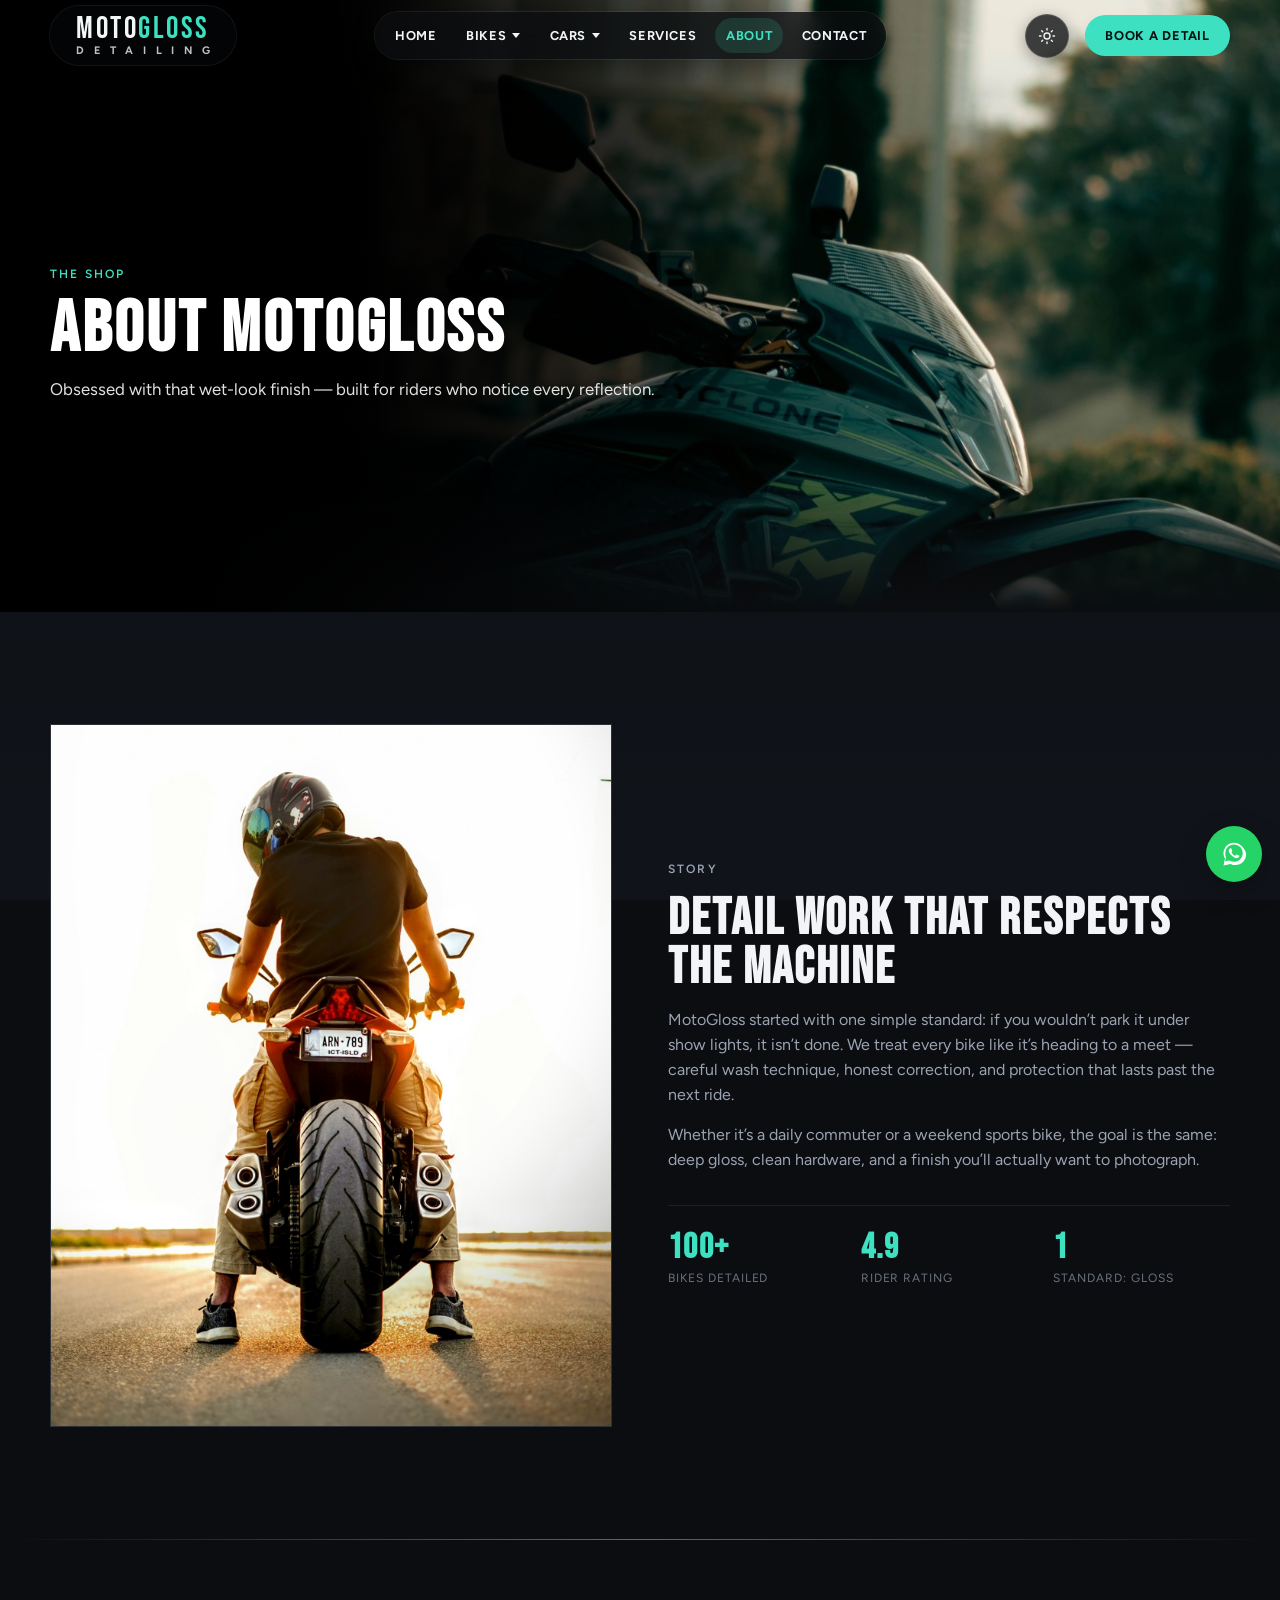
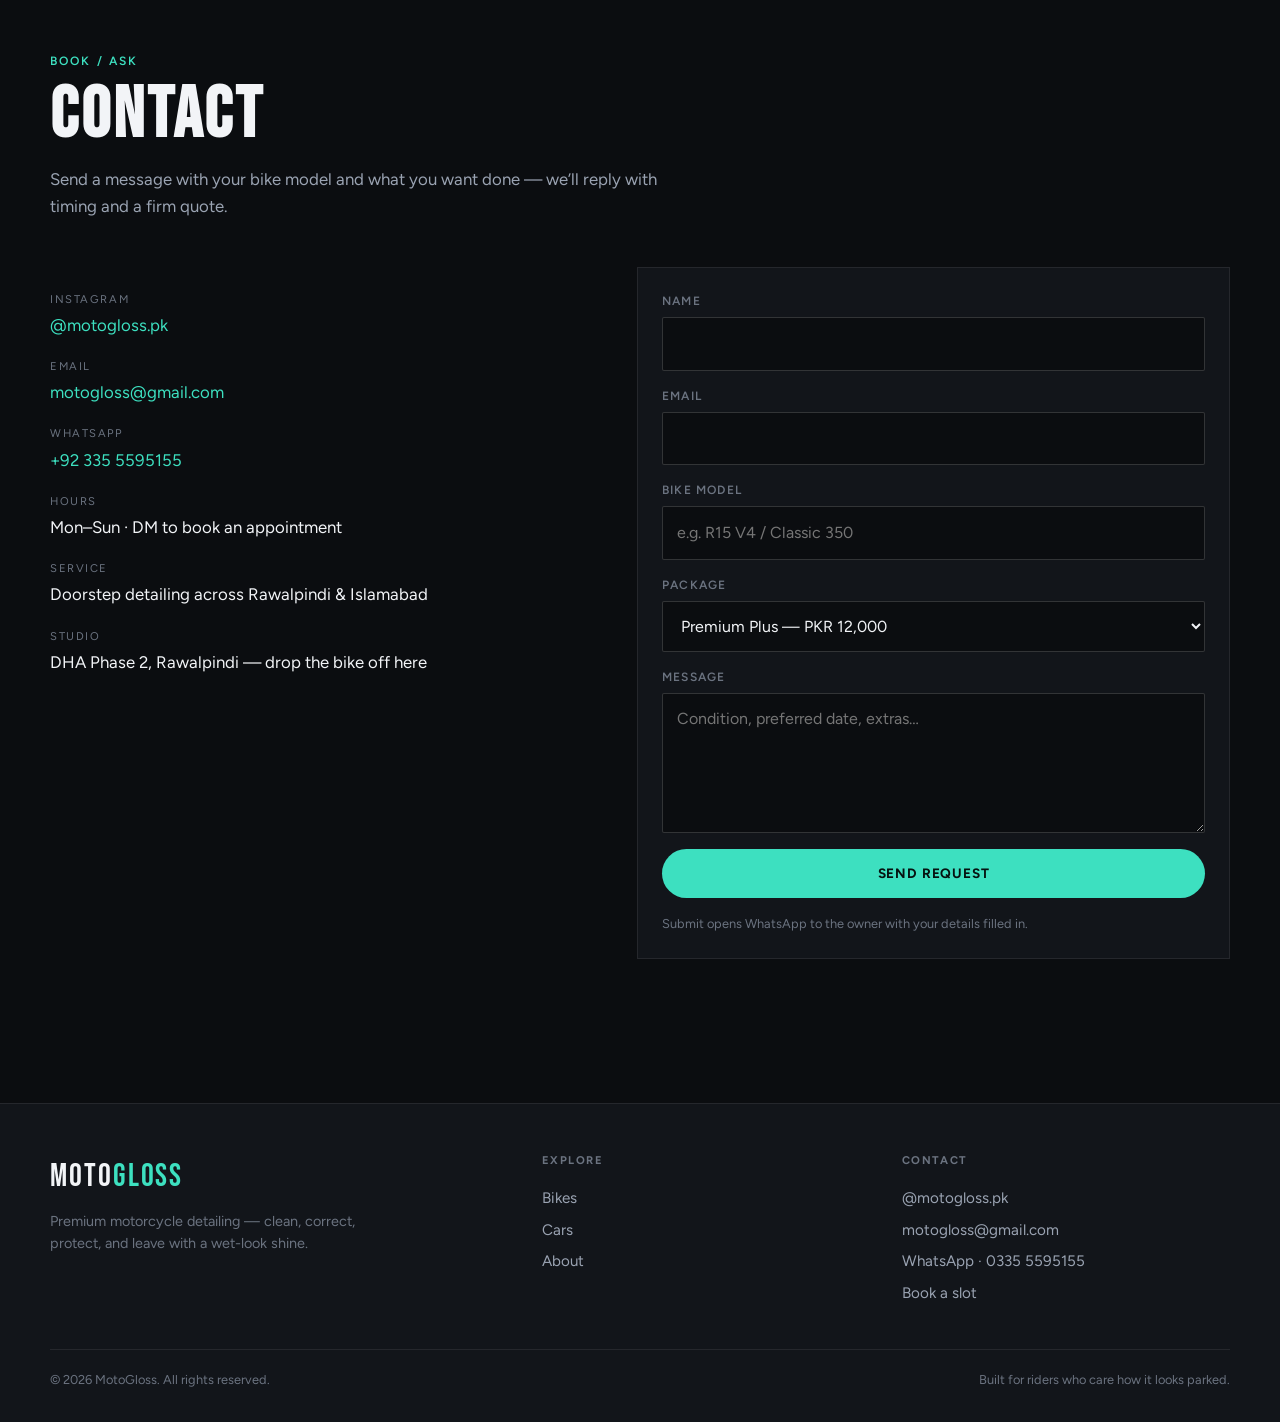
==== commit 6d796fbf: "Give each garage section its own page and finish the phone layout. Co-authored-by: Cursor <cursorage" ====
--- a/about.html
+++ b/about.html
@@ -33,7 +33,7 @@
         } catch (e) {}
       })();
     </script>
-    <link rel="stylesheet" href="css/styles.css?v=about2" />
+    <link rel="stylesheet" href="css/styles.css?v=mobile13" />
   </head>
   <body>
     <div class="site-wrap">
--- a/css/styles.css
+++ b/css/styles.css
@@ -33,6 +33,10 @@
     transparent 32%
   );
   --hero-fade-bottom: linear-gradient(180deg, transparent 86%, rgba(214, 219, 226, 0.35) 100%);
+  --hero-scrim: 255, 255, 255;
+  --hero-ink: #12151a;
+  --hero-ink-soft: rgba(18, 21, 26, 0.82);
+  --hero-title-shadow: none;
   --body-wash: radial-gradient(ellipse 70% 45% at 85% 0%, rgba(61, 224, 192, 0.07), transparent 55%),
     linear-gradient(180deg, #e6e9ee 0%, #dce1e8 100%);
   --caption-fade: linear-gradient(transparent, rgba(18, 21, 26, 0.82));
@@ -79,6 +83,10 @@
     transparent 32%
   );
   --hero-fade-bottom: linear-gradient(180deg, transparent 86%, rgba(11, 13, 16, 0.4) 100%);
+  --hero-scrim: 0, 0, 0;
+  --hero-ink: #fff;
+  --hero-ink-soft: rgba(255, 255, 255, 0.88);
+  --hero-title-shadow: 0 1px 2px rgba(0, 0, 0, 0.55), 0 4px 24px rgba(0, 0, 0, 0.65);
   --body-wash: radial-gradient(ellipse 70% 45% at 85% 0%, rgba(61, 224, 192, 0.08), transparent 55%),
     linear-gradient(180deg, #0b0d10 0%, #10141a 100%);
   --caption-fade: linear-gradient(transparent, rgba(0, 0, 0, 0.85));
@@ -266,7 +274,11 @@
   line-height: 1;
   text-transform: uppercase;
   letter-spacing: 0.01em;
-  color: var(--ink-muted);
+  color: #12151a;
+}
+
+[data-theme="dark"] .logo-sub {
+  color: rgba(244, 247, 248, 0.78);
 }
 
 .logo-sub span {
@@ -276,6 +288,14 @@
 [data-theme="dark"] .logo {
   background: rgba(11, 13, 16, 0.32);
   box-shadow: 0 0 0 1px var(--line), 0 4px 18px rgba(0, 0, 0, 0.35);
+}
+
+[data-theme="dark"] .site-header:not(.is-scrolled) .logo-mark {
+  color: #f4f7f8;
+}
+
+[data-theme="dark"] .site-header:not(.is-scrolled) .logo-sub {
+  color: rgba(244, 247, 248, 0.78);
 }
 
 .site-header.is-scrolled .logo {
@@ -599,15 +619,42 @@
   top: 6px;
 }
 
+.menu-toggle span,
+.menu-toggle span::before,
+.menu-toggle span::after {
+  transition: transform 0.25s var(--ease), top 0.25s var(--ease), background 0.25s var(--ease);
+}
+
+.menu-toggle[aria-expanded="true"] span {
+  background: transparent;
+}
+
+.menu-toggle[aria-expanded="true"] span::before {
+  top: 0;
+  transform: rotate(45deg);
+}
+
+.menu-toggle[aria-expanded="true"] span::after {
+  top: 0;
+  transform: rotate(-45deg);
+}
+
 .mobile-nav {
   position: fixed;
   inset: var(--nav-h) 0 0 0;
-  background: var(--mobile-nav-bg);
+  background: var(--bg);
   z-index: 99;
-  padding: 2rem;
+  padding: 0.35rem 1.35rem calc(1.25rem + env(safe-area-inset-bottom, 0px));
   display: none;
   flex-direction: column;
-  gap: 1.25rem;
+  gap: 0;
+  overflow-y: auto;
+  overscroll-behavior: contain;
+}
+
+body:has(.mobile-nav.is-open) .site-header {
+  background: var(--bg);
+  border-bottom-color: var(--line);
 }
 
 .mobile-nav.is-open {
@@ -617,11 +664,13 @@
 .mobile-nav a,
 .mobile-nav summary {
   font-family: var(--font-display);
-  font-size: 2.4rem;
+  font-size: clamp(1.85rem, 8vw, 2.25rem);
   letter-spacing: 0.06em;
-  color: var(--ink-muted);
+  color: var(--ink);
   cursor: pointer;
   list-style: none;
+  padding: 0.72rem 0;
+  border-bottom: 1px solid var(--line);
 }
 
 .mobile-nav summary::-webkit-details-marker {
@@ -647,11 +696,13 @@
 
 .mobile-nav .mobile-sublink {
   font-family: var(--font-body);
-  font-size: 0.95rem;
+  font-size: 0.82rem;
   font-weight: 600;
-  letter-spacing: 0.08em;
+  letter-spacing: 0.14em;
   text-transform: uppercase;
-  margin: -0.7rem 0 0.4rem 0.2rem;
+  color: var(--ink-muted);
+  margin: 0;
+  padding: 0.7rem 0 0.7rem 0.85rem;
 }
 
 @media (min-width: 900px) {
@@ -844,13 +895,13 @@
   background:
     linear-gradient(
       90deg,
-      #000 0%,
-      #000 18%,
-      rgba(0, 0, 0, 0.9) 28%,
-      rgba(0, 0, 0, 0.68) 40%,
-      rgba(0, 0, 0, 0.4) 52%,
-      rgba(0, 0, 0, 0.16) 62%,
-      rgba(0, 0, 0, 0.04) 70%,
+      rgb(var(--hero-scrim)) 0%,
+      rgb(var(--hero-scrim)) 18%,
+      rgba(var(--hero-scrim), 0.9) 28%,
+      rgba(var(--hero-scrim), 0.68) 40%,
+      rgba(var(--hero-scrim), 0.4) 52%,
+      rgba(var(--hero-scrim), 0.16) 62%,
+      rgba(var(--hero-scrim), 0.04) 70%,
       transparent 78%
     ),
     var(--hero-fade-bottom);
@@ -921,7 +972,7 @@
   text-transform: uppercase;
   color: var(--accent-deep);
   margin-bottom: 0.55rem;
-  text-shadow: 0 1px 10px rgba(0, 0, 0, 0.55);
+  text-shadow: var(--hero-title-shadow);
 }
 
 .hero-kicker::before {
@@ -937,10 +988,8 @@
   letter-spacing: 0.04em;
   line-height: 0.86;
   margin-bottom: 0.65rem;
-  color: #fff;
-  text-shadow:
-    0 1px 2px rgba(0, 0, 0, 0.55),
-    0 4px 24px rgba(0, 0, 0, 0.65);
+  color: var(--hero-ink);
+  text-shadow: var(--hero-title-shadow);
 }
 
 .hero-brand span {
@@ -974,13 +1023,11 @@
 
 .hero-tag {
   font-size: clamp(0.95rem, 1.8vw, 1.08rem);
-  color: rgba(255, 255, 255, 0.88);
+  color: var(--hero-ink-soft);
   margin: 0;
   max-width: 22rem;
   line-height: 1.45;
-  text-shadow:
-    0 1px 2px rgba(0, 0, 0, 0.55),
-    0 3px 16px rgba(0, 0, 0, 0.55);
+  text-shadow: var(--hero-title-shadow);
 }
 
 .hero-controls {
@@ -1006,15 +1053,10 @@
   font-weight: 700;
   letter-spacing: 0.12em;
   text-transform: uppercase;
-  color: var(--ink);
-  text-shadow: 0 1px 10px rgba(214, 219, 226, 0.65);
+  color: var(--hero-ink);
+  text-shadow: var(--hero-title-shadow);
   pointer-events: none;
   margin-bottom: 0.35rem;
-}
-
-[data-theme="dark"] .hero-slide-label {
-  color: #f2f4f7;
-  text-shadow: 0 1px 12px rgba(0, 0, 0, 0.65);
 }
 
 .hero-bottom {
@@ -1030,6 +1072,10 @@
 .hero-actions {
   justify-content: center;
   flex-wrap: wrap;
+}
+
+.hero-wa {
+  display: none;
 }
 
 .hero-actions .btn {
@@ -1050,28 +1096,102 @@
 
 @media (max-width: 720px) {
   .hero-slide {
-    transform: translateX(10%) scale(1.06);
+    transform: none;
+    background-position: center 58%;
+    -webkit-mask-image: none;
+    mask-image: none;
   }
 
   .hero-slide.is-active {
-    transform: translateX(10%) scale(1);
+    transform: none;
+  }
+
+  .hero-slide:nth-child(1) {
+    background-position: 72% 42%;
+  }
+
+  .hero-slide:nth-child(2) {
+    background-position: 50% 64%;
+  }
+
+  .hero-slide:nth-child(3) {
+    background-position: 48% 56%;
+  }
+
+  .hero-media-veil {
+    background:
+      linear-gradient(
+        180deg,
+        rgb(var(--hero-scrim)) 0%,
+        rgba(var(--hero-scrim), 0.9) 16%,
+        rgba(var(--hero-scrim), 0.38) 32%,
+        transparent 46%,
+        transparent 52%,
+        rgba(var(--hero-scrim), 0.55) 72%,
+        rgba(var(--hero-scrim), 0.9) 88%,
+        rgb(var(--hero-scrim)) 100%
+      ),
+      linear-gradient(
+        90deg,
+        rgba(var(--hero-scrim), 0.42) 0%,
+        rgba(var(--hero-scrim), 0.1) 34%,
+        transparent 56%
+      );
   }
 
   .hero-controls {
+    left: 1rem;
+    right: 1rem;
+    bottom: calc(0.7rem + env(safe-area-inset-bottom, 0px));
+    width: auto;
+    margin: 0;
     grid-template-columns: 1fr;
-    justify-items: center;
+    justify-items: stretch;
+    gap: 0.65rem;
   }
 
   .hero-slide-label {
     grid-column: 1;
     justify-self: center;
     order: 2;
-    margin-top: 0.35rem;
+    margin: 0;
+    text-align: center;
   }
 
   .hero-bottom {
     grid-column: 1;
     order: 1;
+    width: 100%;
+    align-items: stretch;
+    gap: 0.75rem;
+  }
+
+  .hero-actions {
+    display: grid;
+    grid-template-columns: repeat(3, minmax(0, 1fr));
+    width: 100%;
+    gap: 0.45rem;
+  }
+
+  .hero-actions .btn-primary {
+    grid-column: 1 / -1;
+    width: 100%;
+  }
+
+  .hero-wa {
+    display: inline-flex;
+  }
+
+  .hero-actions .btn-ghost {
+    width: 100%;
+    min-width: 0;
+    padding: 0.7rem 0.3rem;
+    font-size: 0.62rem;
+    letter-spacing: 0.03em;
+  }
+
+  .hero-dots {
+    align-self: center;
   }
 }
 
@@ -1494,7 +1614,7 @@
   min-height: clamp(28rem, 68vh, 42rem);
   padding: calc(var(--nav-h) + 2rem) 0 3rem;
   border-bottom: none;
-  background: #000;
+  background: rgb(var(--hero-scrim));
   overflow: hidden;
 }
 
@@ -1522,8 +1642,12 @@
 }
 
 @media (max-width: 720px) {
-  .page-hero-media {
-    transform: translateX(10%);
+  .page-hero-media,
+  .page-hero-photo::before {
+    transform: none;
+    -webkit-mask-image: none;
+    mask-image: none;
+    object-position: center 42%;
   }
 }
 
@@ -1588,9 +1712,34 @@
 
 .page-hero-photo.page-hero-photo--cars::before,
 .page-hero-photo.page-hero-photo--bikes::before,
-.page-hero-photo.page-hero-photo--about::before {
+.page-hero-photo.page-hero-photo--about::before,
+.page-hero-photo.page-hero-photo--garage::before {
   content: none;
   display: none;
+}
+
+.page-hero-photo--garage {
+  align-items: flex-end;
+  min-height: min(40rem, 88svh);
+  padding: 0 0 1.5rem;
+}
+
+.page-hero-photo--garage .page-hero-media {
+  transform: none;
+  -webkit-mask-image: none;
+  mask-image: none;
+  object-position: center 48%;
+}
+
+.page-hero-photo.page-hero-photo--garage::after {
+  background: linear-gradient(
+    to top,
+    rgb(var(--hero-scrim)) 0%,
+    rgba(var(--hero-scrim), 0.94) 16%,
+    rgba(var(--hero-scrim), 0.72) 30%,
+    rgba(var(--hero-scrim), 0.28) 46%,
+    transparent 64%
+  );
 }
 
 .page-hero-photo.page-hero-photo--cars::after,
@@ -1599,11 +1748,11 @@
   background:
     linear-gradient(
       90deg,
-      #000 0%,
-      #000 14%,
-      rgba(0, 0, 0, 0.82) 26%,
-      rgba(0, 0, 0, 0.45) 42%,
-      rgba(0, 0, 0, 0.16) 56%,
+      rgb(var(--hero-scrim)) 0%,
+      rgb(var(--hero-scrim)) 14%,
+      rgba(var(--hero-scrim), 0.82) 26%,
+      rgba(var(--hero-scrim), 0.45) 42%,
+      rgba(var(--hero-scrim), 0.16) 56%,
       transparent 70%
     ),
     linear-gradient(180deg, transparent 78%, var(--bg) 100%);
@@ -1618,13 +1767,13 @@
   background:
     linear-gradient(
       90deg,
-      #000 0%,
-      #000 18%,
-      rgba(0, 0, 0, 0.9) 28%,
-      rgba(0, 0, 0, 0.68) 40%,
-      rgba(0, 0, 0, 0.4) 52%,
-      rgba(0, 0, 0, 0.16) 62%,
-      rgba(0, 0, 0, 0.04) 70%,
+      rgb(var(--hero-scrim)) 0%,
+      rgb(var(--hero-scrim)) 18%,
+      rgba(var(--hero-scrim), 0.9) 28%,
+      rgba(var(--hero-scrim), 0.68) 40%,
+      rgba(var(--hero-scrim), 0.4) 52%,
+      rgba(var(--hero-scrim), 0.16) 62%,
+      rgba(var(--hero-scrim), 0.04) 70%,
       transparent 78%
     ),
     linear-gradient(180deg, transparent 78%, var(--bg) 100%);
@@ -1636,17 +1785,11 @@
 }
 
 .page-hero-photo .section-title {
-  color: #fff;
+  color: var(--hero-ink);
 }
 
 .page-hero-photo .section-lead {
-  color: rgba(255, 255, 255, 0.82);
-}
-
-@media (max-width: 720px) {
-  .page-hero-photo::before {
-    transform: translateX(10%);
-  }
+  color: var(--hero-ink-soft);
 }
 
 /* ——— Services ——— */
@@ -2095,7 +2238,15 @@
   background: #25d366;
   color: #fff;
   box-shadow: 0 10px 28px rgba(0, 0, 0, 0.28);
-  transition: transform 0.25s var(--ease), box-shadow 0.25s var(--ease);
+  transition: transform 0.25s var(--ease), box-shadow 0.25s var(--ease), opacity 0.25s var(--ease), visibility 0.25s;
+}
+
+.wa-float.is-parked,
+.wa-float.is-parked:hover {
+  opacity: 0;
+  visibility: hidden;
+  pointer-events: none;
+  transform: translateY(14px) scale(0.94);
 }
 
 .wa-float:hover {
@@ -2106,6 +2257,185 @@
 .wa-float:focus-visible {
   outline: 2px solid var(--accent);
   outline-offset: 3px;
+}
+
+@media (max-width: 720px) {
+  :root {
+    --nav-h: calc(64px + env(safe-area-inset-top, 0px));
+  }
+
+  .site-header {
+    padding-top: env(safe-area-inset-top, 0px);
+    height: var(--nav-h);
+  }
+
+  .nav-inner {
+    width: min(100% - 1.25rem, var(--max));
+    gap: 0.55rem;
+  }
+
+  .logo {
+    padding: 0.3rem 0.75rem 0.35rem;
+  }
+
+  .logo-mark {
+    font-size: 1.35rem;
+  }
+
+  .nav-actions {
+    gap: 0.4rem;
+  }
+
+  .theme-toggle,
+  .menu-toggle {
+    width: 42px;
+    height: 42px;
+  }
+
+  .mobile-nav a {
+    font-size: clamp(1.7rem, 8vw, 2.05rem);
+  }
+
+  .hero-copy {
+    top: 0.2rem;
+    left: 1rem;
+    right: 1rem;
+    max-width: none;
+    transform: none;
+    text-align: center;
+    animation: rise 0.85s var(--ease) both;
+  }
+
+  .hero-kicker {
+    justify-content: center;
+  }
+
+  .hero-brand {
+    font-size: clamp(2.35rem, 11.2vw, 3.15rem);
+    line-height: 0.9;
+  }
+
+  .hero-tag {
+    font-size: 0.95rem;
+    max-width: 18rem;
+    margin-left: auto;
+    margin-right: auto;
+  }
+
+  .hero-actions .btn-primary,
+  .page-hero .btn {
+    min-height: 44px;
+    padding: 0.75rem 1rem;
+    font-size: 0.75rem;
+  }
+
+  .hero-actions .btn-ghost {
+    min-height: 44px;
+    padding: 0.55rem 0.2rem;
+    font-size: 0.62rem;
+    letter-spacing: 0.02em;
+    line-height: 1.1;
+    white-space: nowrap;
+  }
+
+  .hero-dot {
+    width: 12px;
+    height: 12px;
+  }
+
+  .page-hero-photo {
+    min-height: 88svh;
+    align-items: flex-end;
+    justify-content: flex-end;
+    padding: 0 0 1.35rem;
+  }
+
+  .page-hero-media,
+  .page-hero-photo::before {
+    transform: none;
+    -webkit-mask-image: none;
+    mask-image: none;
+    object-position: center 40%;
+  }
+
+  .page-hero-photo .container {
+    width: min(100% - 2rem, var(--max));
+  }
+
+  .page-hero-photo--about .page-hero-media {
+    object-position: 48% 86%;
+    transform: scale(1.55);
+    transform-origin: 50% 82%;
+  }
+
+  .page-hero-photo::after,
+  .page-hero-photo.page-hero-photo--cars::after,
+  .page-hero-photo.page-hero-photo--bikes::after,
+  .page-hero-photo.page-hero-photo--about::after {
+    background: linear-gradient(
+      to top,
+      rgb(var(--hero-scrim)) 0%,
+      rgba(var(--hero-scrim), 0.94) 16%,
+      rgba(var(--hero-scrim), 0.72) 30%,
+      rgba(var(--hero-scrim), 0.28) 46%,
+      transparent 64%
+    );
+  }
+
+  .page-hero-photo .section-title {
+    font-size: clamp(2.35rem, 11vw, 3.2rem);
+  }
+
+  .page-hero-photo .section-lead {
+    font-size: 0.95rem;
+  }
+
+  .section {
+    padding: 3.25rem 0;
+  }
+
+  .section-title {
+    font-size: clamp(2.2rem, 10vw, 3.2rem);
+  }
+
+  .video-card:first-child {
+    aspect-ratio: 4 / 5;
+  }
+
+  .bike-grid {
+    grid-template-columns: 1fr;
+    gap: 0.85rem;
+  }
+
+  .bike-tile {
+    aspect-ratio: 4 / 5;
+  }
+
+  .stat-row {
+    gap: 0.45rem;
+  }
+
+  .stat strong {
+    font-size: 1.65rem;
+  }
+
+  .field input,
+  .field select,
+  .field textarea {
+    font-size: 16px;
+  }
+
+  .contact-form {
+    padding: 1.1rem;
+  }
+
+  .site-footer {
+    padding-bottom: calc(4.5rem + env(safe-area-inset-bottom, 0px));
+  }
+
+  .wa-float {
+    display: none;
+  }
 }
 
 .wa-float svg {
